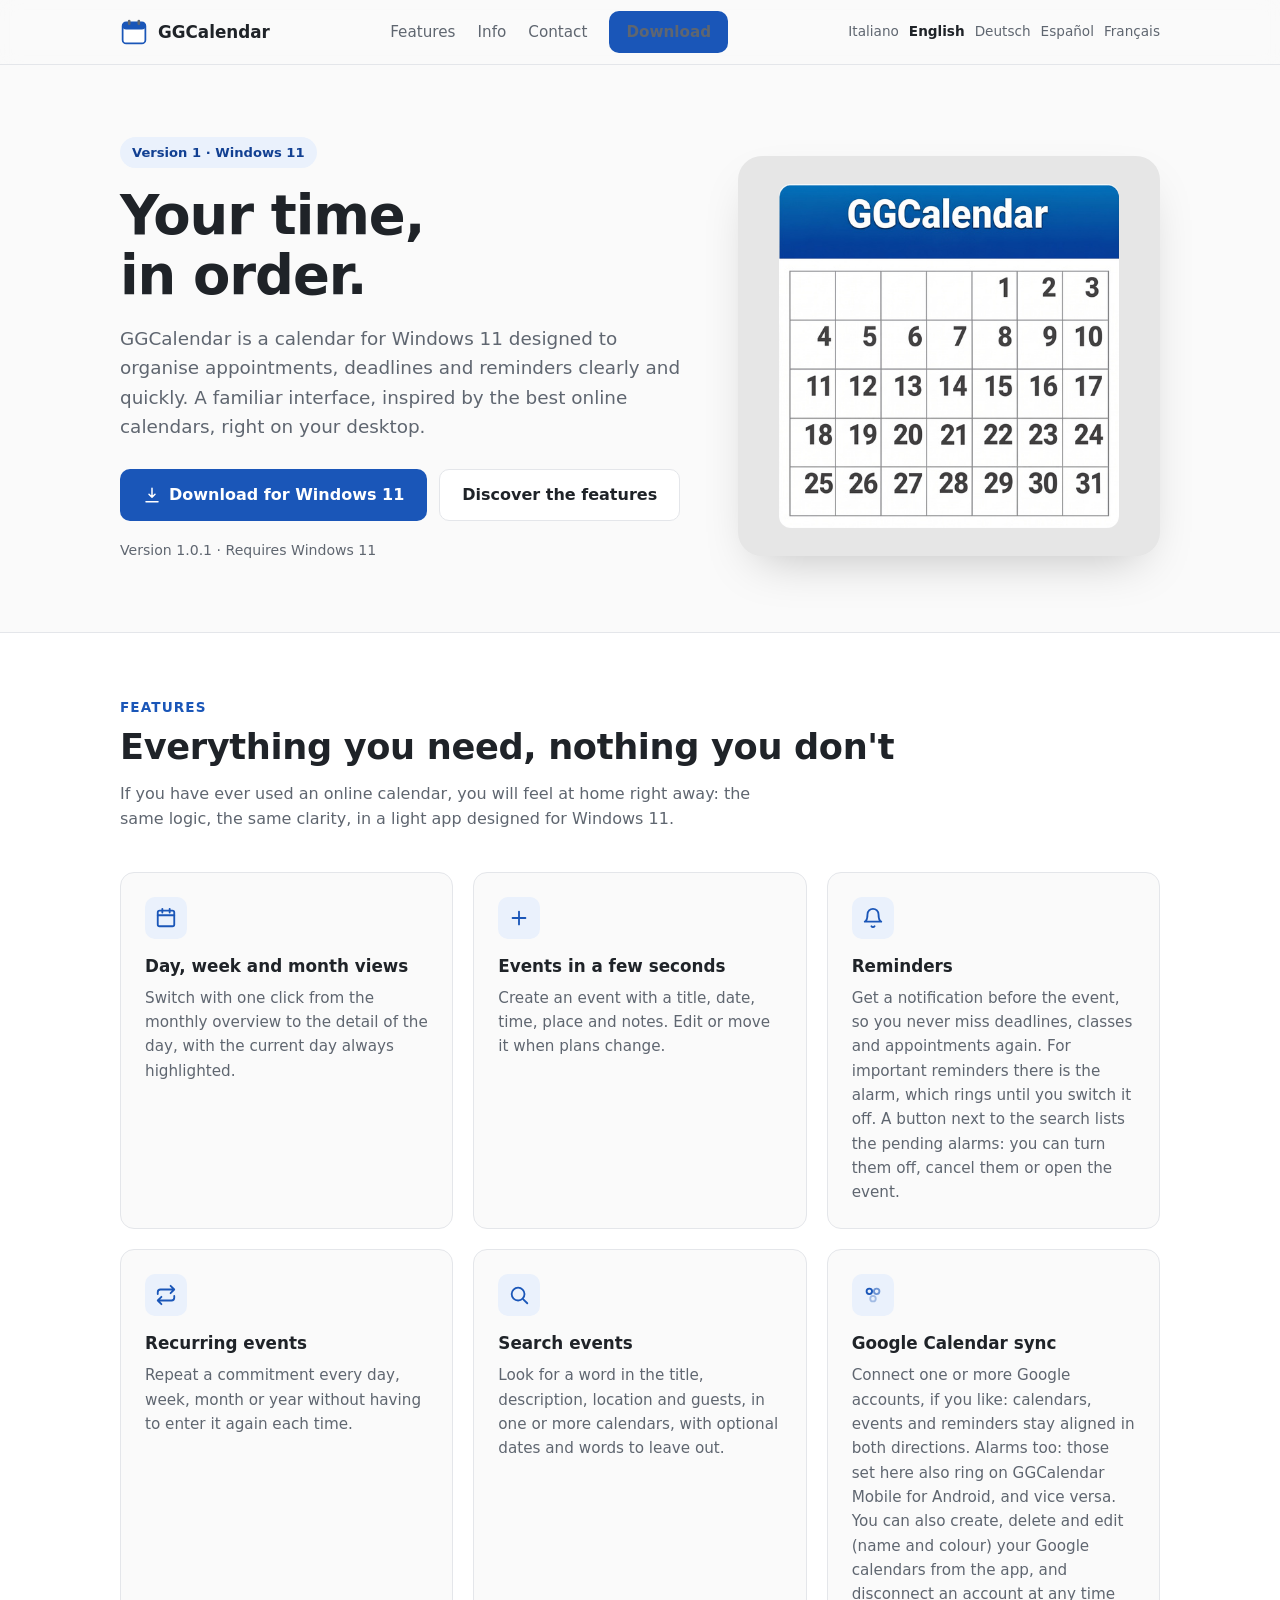
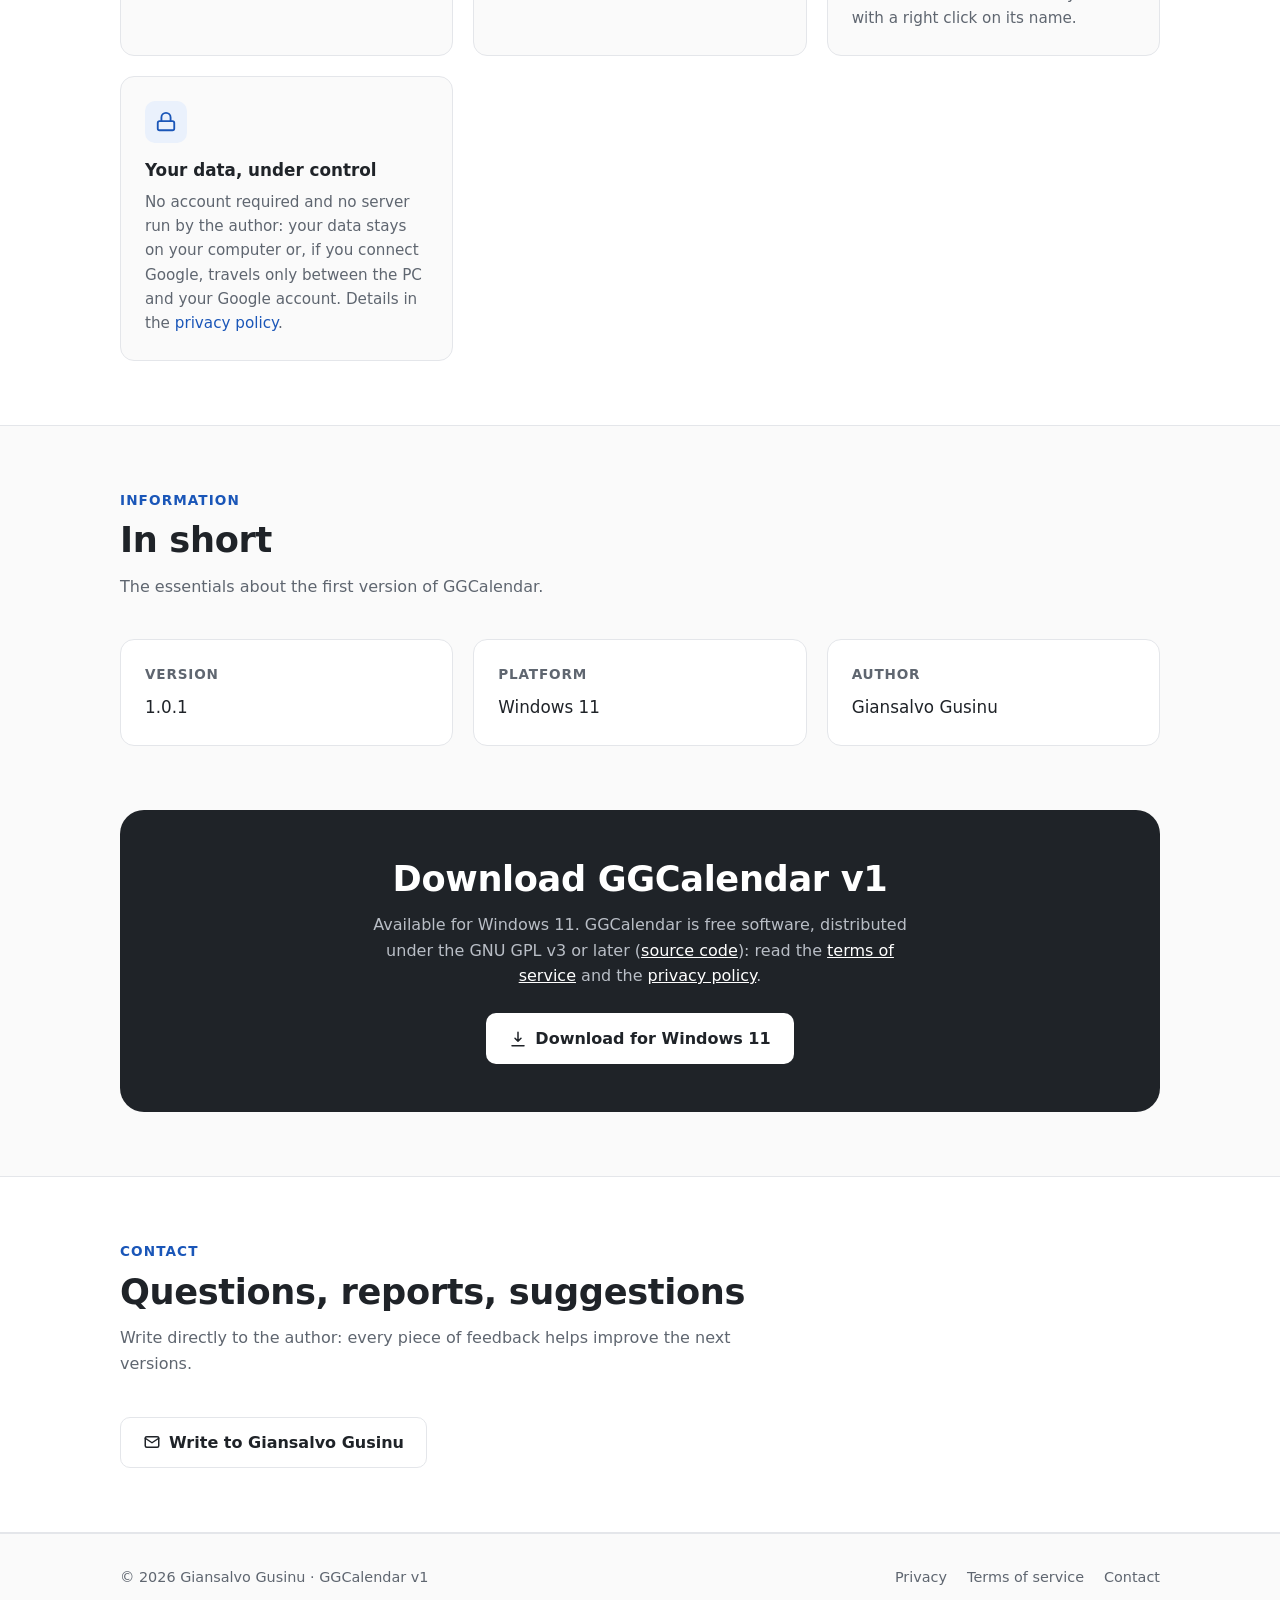
==== website/index.html @ 6ccf8dfa "Scollega account dal menu del tasto destro, con la stessa domanda di conferma anche nelle impostazio" ====
<!doctype html>
<html lang="it">
<head>
<meta charset="utf-8">
<meta name="viewport" content="width=device-width,initial-scale=1">
<title>GGCalendar – Il calendario per Windows 11</title>
<meta name="description" content="GGCalendar è un calendario semplice e veloce per Windows 11: eventi, promemoria, viste giorno, settimana e mese, sincronizzazione con Google Calendar. Disponibile la versione 1.">
<meta name="theme-color" content="#1a56b8">
<link rel="icon" href="data:image/svg+xml,%3Csvg xmlns='http://www.w3.org/2000/svg' viewBox='0 0 32 32'%3E%3Crect x='3' y='5' width='26' height='24' rx='4' fill='%23fff' stroke='%231a56b8' stroke-width='2'/%3E%3Crect x='3' y='5' width='26' height='8' rx='4' fill='%231a56b8'/%3E%3C/svg%3E">
<link rel="alternate" hreflang="it" href="index.html">
<link rel="alternate" hreflang="en" href="en/index.html">
<link rel="alternate" hreflang="de" href="de/index.html">
<link rel="alternate" hreflang="es" href="es/index.html">
<link rel="alternate" hreflang="fr" href="fr/index.html">
<link rel="stylesheet" href="assets/style.css">
<script src="assets/script.js" defer></script>
</head>
<body>

<header class="site">
  <div class="wrap">
    <a class="brand" href="#top">
      <svg viewBox="0 0 32 32" aria-hidden="true"><rect x="3" y="5" width="26" height="24" rx="4" fill="#fff" stroke="#1a56b8" stroke-width="2"/><rect x="3" y="5" width="26" height="8" rx="4" fill="#1a56b8"/><rect x="9" y="2" width="3" height="6" rx="1.5" fill="#5f6670"/><rect x="20" y="2" width="3" height="6" rx="1.5" fill="#5f6670"/></svg>
      GGCalendar
    </a>
    <nav class="main" aria-label="Principale">
      <a class="hide-sm" href="#funzioni">Funzioni</a>
      <a class="hide-sm" href="#info">Info</a>
      <a class="hide-sm" href="#contatti">Contatti</a>
      <a class="btn btn-primary btn-sm" href="#download">Scarica</a>
    </nav>
    <div class="langs" aria-label="Language"><a class="on" href="index.html" hreflang="it" lang="it">Italiano</a><a href="en/index.html" hreflang="en" lang="en">English</a><a href="de/index.html" hreflang="de" lang="de">Deutsch</a><a href="es/index.html" hreflang="es" lang="es">Español</a><a href="fr/index.html" hreflang="fr" lang="fr">Français</a></div>
  </div>
</header>

<main id="top">
  <!-- HERO -->
  <div class="hero">
    <div class="wrap">
      <div>
        <span class="badge">Versione 1 · Windows 11</span>
        <h1>Il tuo tempo,<br>in ordine.</h1>
        <p class="lead">GGCalendar è un calendario per Windows 11 pensato per organizzare impegni, scadenze e promemoria in modo chiaro e veloce. Un'interfaccia familiare, ispirata ai migliori calendari online, direttamente sul tuo desktop.</p>
        <div class="cta">
          <a class="btn btn-primary" href="#download">
            <svg width="18" height="18" viewBox="0 0 24 24" fill="none" stroke="currentColor" stroke-width="2" stroke-linecap="round" stroke-linejoin="round" aria-hidden="true"><path d="M12 3v12m0 0l-4-4m4 4l4-4M4 21h16"/></svg>
            Scarica per Windows 11
          </a>
          <a class="btn btn-ghost" href="#funzioni">Scopri le funzioni</a>
        </div>
        <p class="meta">Versione 1.0.1 · Richiede Windows 11</p>
      </div>
      <div class="hero-art">
        <img src="assets/logo.jpg" alt="Icona di GGCalendar: un calendario con intestazione blu" width="340" height="344">
      </div>
    </div>
  </div>

  <!-- FUNZIONI -->
  <section id="funzioni" class="alt">
    <div class="wrap">
      <p class="eyebrow">Funzioni</p>
      <h2>Tutto ciò che serve, niente di superfluo</h2>
      <p class="sub">Se hai mai usato un calendario online, ti sentirai subito a casa: stessa logica, stessa chiarezza, in un'app leggera pensata per Windows 11.</p>

      <div class="grid">
        <article class="card">
          <div class="ico"><svg viewBox="0 0 24 24" fill="none" stroke="currentColor" stroke-width="2" stroke-linecap="round" stroke-linejoin="round"><rect x="3" y="4" width="18" height="17" rx="2"/><path d="M3 9h18M8 2v4M16 2v4"/></svg></div>
          <h3>Viste giorno, settimana, mese</h3>
          <p>Passa in un clic dalla panoramica mensile al dettaglio della giornata, con il giorno corrente sempre evidenziato.</p>
        </article>
        <article class="card">
          <div class="ico"><svg viewBox="0 0 24 24" fill="none" stroke="currentColor" stroke-width="2" stroke-linecap="round" stroke-linejoin="round"><path d="M12 5v14M5 12h14"/></svg></div>
          <h3>Eventi in pochi secondi</h3>
          <p>Crea un evento con titolo, data, orario, luogo e note. Modificalo o spostalo quando i piani cambiano.</p>
        </article>
        <article class="card">
          <div class="ico"><svg viewBox="0 0 24 24" fill="none" stroke="currentColor" stroke-width="2" stroke-linecap="round" stroke-linejoin="round"><path d="M18 8a6 6 0 10-12 0c0 7-3 8-3 8h18s-3-1-3-8M13.7 21a2 2 0 01-3.4 0"/></svg></div>
          <h3>Promemoria</h3>
          <p>Ricevi una notifica prima dell'evento, così non perdi più scadenze, lezioni e appuntamenti. Per i promemoria importanti c'è la sveglia, che suona finché non la spegni. Un pulsante accanto alla ricerca elenca le sveglie in attesa: puoi spegnerle, annullarle o aprire l'evento.</p>
        </article>
        <article class="card">
          <div class="ico"><svg viewBox="0 0 24 24" fill="none" stroke="currentColor" stroke-width="2" stroke-linecap="round" stroke-linejoin="round"><path d="M17 2l4 4-4 4M3 11V9a3 3 0 013-3h15M7 22l-4-4 4-4m14-1v2a3 3 0 01-3 3H3"/></svg></div>
          <h3>Eventi ricorrenti</h3>
          <p>Ripeti un impegno ogni giorno, settimana, mese o anno senza doverlo reinserire ogni volta.</p>
        </article>
        <article class="card">
          <div class="ico"><svg viewBox="0 0 24 24" fill="none" stroke="currentColor" stroke-width="2" stroke-linecap="round" stroke-linejoin="round"><circle cx="11" cy="11" r="7"/><path d="M21 21l-4.3-4.3"/></svg></div>
          <h3>Ricerca negli eventi</h3>
          <p>Cerca una parola in titolo, descrizione, luogo e invitati, su uno o più calendari, anche con date e parole da escludere.</p>
        </article>
        <article class="card">
          <div class="ico"><svg viewBox="0 0 24 24" fill="none" stroke="currentColor" stroke-width="2" stroke-linecap="round" stroke-linejoin="round"><circle cx="8" cy="8" r="3"/><circle cx="16" cy="8" r="3" opacity=".6"/><circle cx="12" cy="16" r="3" opacity=".35"/></svg></div>
          <h3>Sincronizzazione con Google Calendar</h3>
          <p>Collega uno o più account Google, se vuoi: calendari, eventi e promemoria restano allineati in entrambe le direzioni. Anche le sveglie: quelle impostate qui suonano pure su GGCalendar Mobile per Android, e viceversa. Puoi anche creare, eliminare e modificare (nome e colore) i tuoi calendari Google direttamente dall'app, e scollegare un account in qualsiasi momento con un clic destro sul suo nome.</p>
        </article>
        <article class="card">
          <div class="ico"><svg viewBox="0 0 24 24" fill="none" stroke="currentColor" stroke-width="2" stroke-linecap="round" stroke-linejoin="round"><rect x="3" y="11" width="18" height="10" rx="2"/><path d="M7 11V7a5 5 0 0110 0v4"/></svg></div>
          <h3>I tuoi dati, sotto controllo</h3>
          <p>Nessun account obbligatorio e nessun server dell'autore: i dati restano sul tuo computer o, se colleghi Google, viaggiano solo tra il PC e il tuo account Google. Dettagli nell'<a href="privacy.html">informativa sulla privacy</a>.</p>
        </article>
      </div>
    </div>
  </section>

  <!-- INFO -->
  <section id="info">
    <div class="wrap">
      <p class="eyebrow">Informazioni</p>
      <h2>In breve</h2>
      <p class="sub">I dati essenziali sulla prima versione di GGCalendar.</p>
      <div class="info">
        <div class="card"><h3>Versione</h3><p>1.0.1</p></div>
        <div class="card"><h3>Piattaforma</h3><p>Windows 11</p></div>
        <div class="card"><h3>Autore</h3><p>Giansalvo Gusinu</p></div>
      </div>
    </div>
  </section>

  <!-- DOWNLOAD -->
  <section id="download" style="padding-top:0">
    <div class="wrap">
      <div class="band">
        <h2>Scarica GGCalendar v1</h2>
        <p>Disponibile per Windows 11. GGCalendar è software libero, distribuito con licenza GNU GPL v3 o successive (<a href="https://github.com/giansalvo/GGCalendar" style="color:#fff;text-decoration:underline">codice sorgente</a>): leggi i <a href="terms.html" style="color:#fff;text-decoration:underline">termini di servizio</a> e l'<a href="privacy.html" style="color:#fff;text-decoration:underline">informativa sulla privacy</a>.</p>
        <a class="btn btn-primary" href="https://github.com/giansalvo/GGCalendar/releases/download/v1.0.1/GGCalendar-v1.0.1-Setup.exe">
          <svg width="18" height="18" viewBox="0 0 24 24" fill="none" stroke="currentColor" stroke-width="2" stroke-linecap="round" stroke-linejoin="round" aria-hidden="true"><path d="M12 3v12m0 0l-4-4m4 4l4-4M4 21h16"/></svg>
          Download per Windows 11
        </a>
      </div>
    </div>
  </section>

  <!-- CONTATTI -->
  <section id="contatti" class="alt">
    <div class="wrap">
      <p class="eyebrow">Contatti</p>
      <h2>Domande, segnalazioni, suggerimenti</h2>
      <p class="sub">Scrivi direttamente all'autore: ogni feedback aiuta a migliorare le prossime versioni.</p>
      <a class="btn btn-ghost" href="#" data-mail data-subject="GGCalendar">
        <svg width="18" height="18" viewBox="0 0 24 24" fill="none" stroke="currentColor" stroke-width="2" stroke-linecap="round" stroke-linejoin="round" aria-hidden="true"><rect x="3" y="5" width="18" height="14" rx="2"/><path d="M3 7l9 6 9-6"/></svg>
        Scrivi a Giansalvo Gusinu
      </a>
      <noscript><p class="meta">Abilita JavaScript per vedere l'indirizzo, oppure scrivi a: profgusinu [chiocciola] gmail [punto] com</p></noscript>
    </div>
  </section>
</main>

<footer class="site">
  <div class="wrap">
    <div>© 2026 Giansalvo Gusinu · GGCalendar v1</div>
    <nav aria-label="Note legali">
      <a href="privacy.html">Privacy</a>
      <a href="terms.html">Termini di servizio</a>
      <a href="#" data-mail data-subject="GGCalendar">Contatto</a>
    </nav>
  </div>
</footer>

</body>
</html>
---- website/assets/style.css ----
:root{
  --bg:#fafafa; --surface:#fff; --text:#1f2328; --muted:#5f6670; --line:#e4e6ea;
  --accent:#1a56b8; --accent-dark:#124092; --accent-soft:#eaf1fc; --radius:14px;
  --max:1080px;
}
*{box-sizing:border-box}
html{scroll-behavior:smooth}
body{margin:0;font-family:Inter,system-ui,-apple-system,"Segoe UI",Roboto,sans-serif;color:var(--text);background:var(--bg);line-height:1.6;-webkit-font-smoothing:antialiased}
a{color:var(--accent);text-decoration:none}
a:hover{text-decoration:underline}
img{max-width:100%;display:block}
.wrap{width:100%;max-width:var(--max);margin:0 auto;padding:0 20px}

/* header */
header.site{position:sticky;top:0;z-index:10;background:rgba(250,250,250,.85);backdrop-filter:blur(10px);border-bottom:1px solid var(--line)}
header.site .wrap{display:flex;align-items:center;justify-content:space-between;height:64px}
.brand{display:flex;align-items:center;gap:10px;font-weight:700;color:var(--text);font-size:1.05rem}
.brand:hover{text-decoration:none}
.brand svg{width:28px;height:28px}
nav.main{display:flex;gap:22px;align-items:center}
nav.main a{color:var(--muted);font-size:.95rem}
nav.main a:hover{color:var(--text);text-decoration:none}

/* buttons */
.btn{display:inline-flex;align-items:center;gap:8px;padding:12px 22px;border-radius:10px;font-weight:600;font-size:1rem;border:1px solid transparent;cursor:pointer;transition:.15s}
.btn:hover{text-decoration:none}
.btn-primary{background:var(--accent);color:#fff}
.btn-primary:hover{background:var(--accent-dark)}
.btn-ghost{background:var(--surface);color:var(--text);border-color:var(--line)}
.btn-ghost:hover{border-color:#c9cdd3}
.btn-sm{padding:8px 16px;font-size:.9rem}

/* hero */
.hero{padding:72px 0 56px}
.hero .wrap{display:grid;grid-template-columns:1.15fr .85fr;gap:48px;align-items:center}
.badge{display:inline-block;background:var(--accent-soft);color:var(--accent-dark);font-size:.82rem;font-weight:600;padding:5px 12px;border-radius:99px;margin-bottom:18px}
h1{font-size:clamp(2.2rem,5vw,3.4rem);line-height:1.1;margin:0 0 18px;letter-spacing:-.02em}
.lead{font-size:1.15rem;color:var(--muted);margin:0 0 28px;max-width:34em}
.cta{display:flex;gap:12px;flex-wrap:wrap}
.meta{margin-top:18px;font-size:.88rem;color:var(--muted)}
.hero-art{background:#e6e6e6;border-radius:24px;padding:28px;box-shadow:0 20px 50px -20px rgba(0,0,0,.25)}
.hero-art img{border-radius:12px;margin:0 auto;width:100%;max-width:340px}

/* sections */
section{padding:64px 0}
section.alt{background:var(--surface);border-block:1px solid var(--line)}
.eyebrow{color:var(--accent);font-weight:600;font-size:.85rem;text-transform:uppercase;letter-spacing:.08em;margin:0 0 8px}
h2{font-size:clamp(1.6rem,3.5vw,2.2rem);line-height:1.2;margin:0 0 12px;letter-spacing:-.01em}
.sub{color:var(--muted);max-width:40em;margin:0 0 40px}
.grid{display:grid;grid-template-columns:repeat(3,1fr);gap:20px}
.card{background:var(--surface);border:1px solid var(--line);border-radius:var(--radius);padding:24px}
section.alt .card{background:var(--bg)}
.card .ico{width:42px;height:42px;border-radius:10px;background:var(--accent-soft);color:var(--accent);display:grid;place-items:center;margin-bottom:14px}
.card .ico svg{width:22px;height:22px}
.card h3{margin:0 0 6px;font-size:1.05rem}
.card p{margin:0;color:var(--muted);font-size:.95rem}

/* info */
.info{display:grid;grid-template-columns:repeat(3,1fr);gap:20px}
.info .card h3{font-size:.85rem;text-transform:uppercase;letter-spacing:.06em;color:var(--muted);margin-bottom:8px}
.info .card p{color:var(--text);font-size:1.05rem;font-weight:500}

/* download band */
.band{background:var(--text);color:#fff;border-radius:24px;padding:48px 32px;text-align:center}
.band h2{color:#fff}
.band p{color:#b9bec6;margin:0 auto 24px;max-width:34em}
.band .btn-primary{background:#fff;color:var(--text)}
.band .btn-primary:hover{background:#e9ecf0}

/* footer */
footer.site{border-top:1px solid var(--line);padding:32px 0;color:var(--muted);font-size:.9rem}
footer.site .wrap{display:flex;justify-content:space-between;gap:16px;flex-wrap:wrap}
footer.site nav{display:flex;gap:20px;flex-wrap:wrap}
footer.site a{color:var(--muted)}
footer.site a:hover{color:var(--text)}

/* legal pages */
.legal{padding:56px 0 72px}
.legal .wrap{max-width:760px}
.legal h1{font-size:2.2rem}
.legal h2{font-size:1.3rem;margin:36px 0 8px}
.legal p,.legal li{color:#3a4048}
.legal ul{padding-left:22px}
.legal h3{font-size:1.05rem;margin:22px 0 6px}
.legal code{font-size:.88em;background:#eef1f5;border-radius:4px;padding:1px 5px;word-break:break-all}
.legal blockquote{margin:16px 0;padding:12px 16px;border-left:4px solid #1a56b8;background:#f3f6fb;color:#3a4048}
.legal .updated{color:var(--muted);font-size:.9rem;margin-bottom:28px}
.back{display:inline-block;margin-bottom:20px;font-size:.92rem}

/* Language links in the header */
.langs{display:flex;gap:10px;align-items:center;font-size:.85rem}
.langs a{color:var(--muted)}
.langs a:hover{color:var(--text);text-decoration:none}
.langs a.on{color:var(--text);font-weight:600}

@media(max-width:860px){
  .hero{padding:44px 0 32px}
  .hero .wrap{grid-template-columns:1fr;gap:32px}
  .grid,.info{grid-template-columns:1fr 1fr}
  nav.main a.hide-sm{display:none}
  .langs{gap:6px;font-size:.78rem}
}
@media(max-width:560px){
  .grid,.info{grid-template-columns:1fr}
  section{padding:48px 0}
  .band{padding:36px 20px}
  footer.site .wrap{flex-direction:column}
}
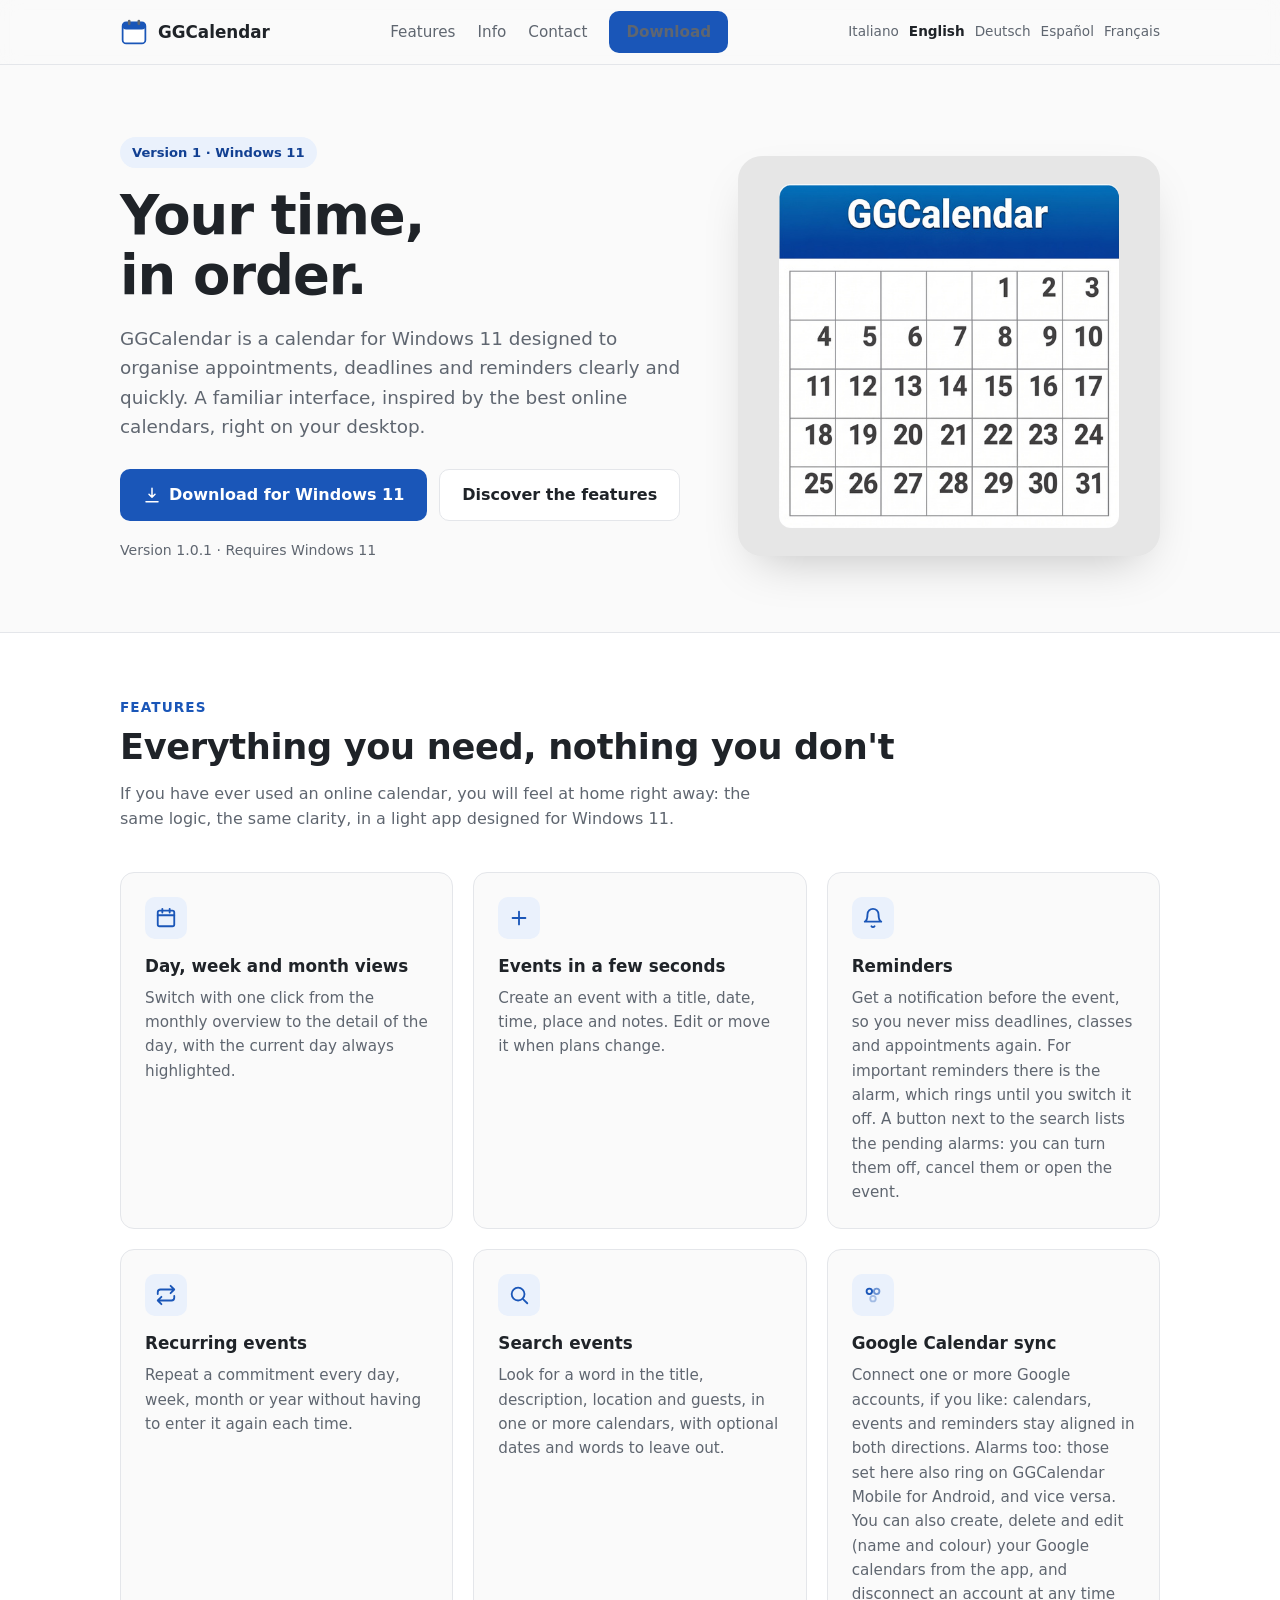
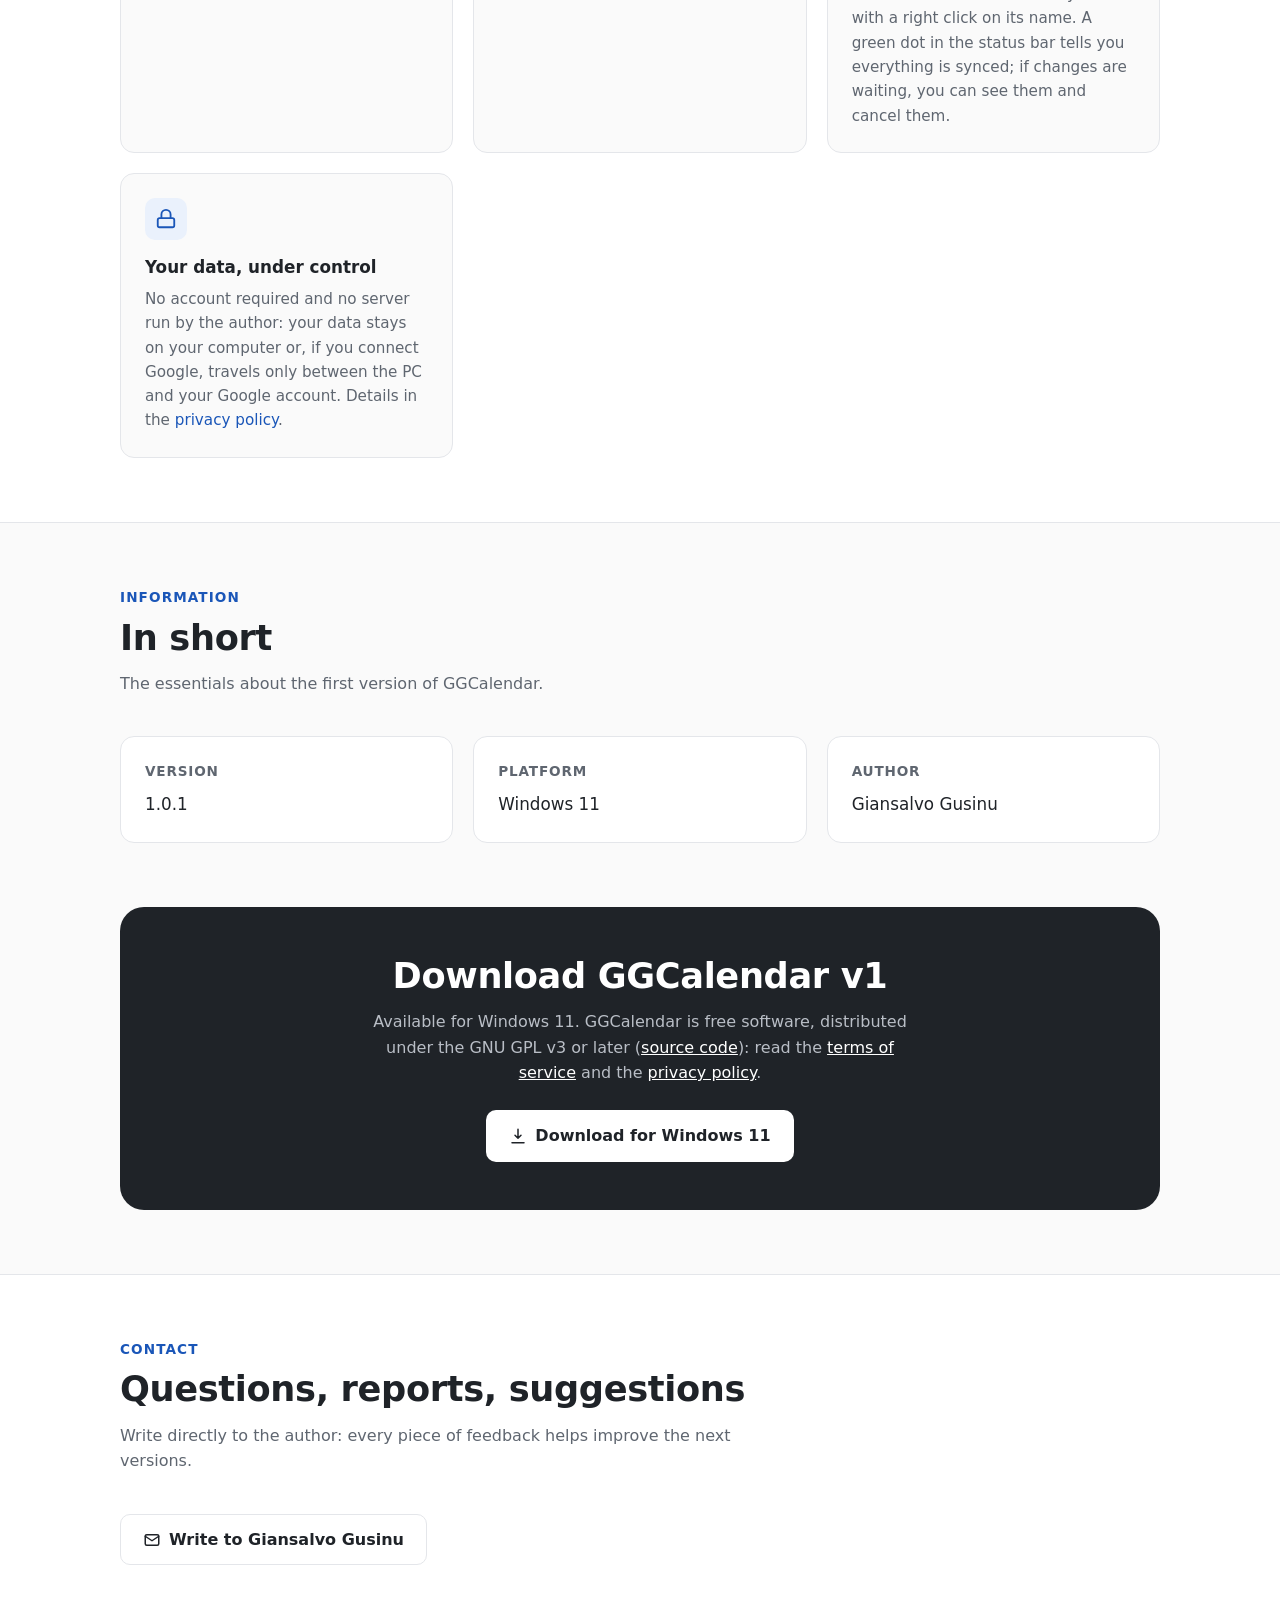
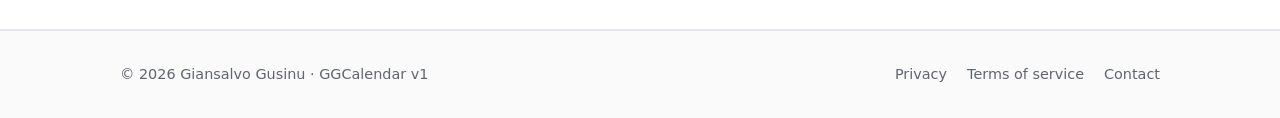
==== commit 934c06e5: "Coda di sincronizzazione: indicatore nella barra di stato, finestra con annullo delle modifiche in a" ====
--- a/website/index.html
+++ b/website/index.html
@@ -92,7 +92,7 @@
         <article class="card">
           <div class="ico"><svg viewBox="0 0 24 24" fill="none" stroke="currentColor" stroke-width="2" stroke-linecap="round" stroke-linejoin="round"><circle cx="8" cy="8" r="3"/><circle cx="16" cy="8" r="3" opacity=".6"/><circle cx="12" cy="16" r="3" opacity=".35"/></svg></div>
           <h3>Sincronizzazione con Google Calendar</h3>
-          <p>Collega uno o più account Google, se vuoi: calendari, eventi e promemoria restano allineati in entrambe le direzioni. Anche le sveglie: quelle impostate qui suonano pure su GGCalendar Mobile per Android, e viceversa. Puoi anche creare, eliminare e modificare (nome e colore) i tuoi calendari Google direttamente dall'app, e scollegare un account in qualsiasi momento con un clic destro sul suo nome.</p>
+          <p>Collega uno o più account Google, se vuoi: calendari, eventi e promemoria restano allineati in entrambe le direzioni. Anche le sveglie: quelle impostate qui suonano pure su GGCalendar Mobile per Android, e viceversa. Puoi anche creare, eliminare e modificare (nome e colore) i tuoi calendari Google direttamente dall'app, e scollegare un account in qualsiasi momento con un clic destro sul suo nome. Un pallino verde nella barra di stato ti dice che è tutto sincronizzato; se ci sono modifiche in attesa le vedi e puoi annullarle.</p>
         </article>
         <article class="card">
           <div class="ico"><svg viewBox="0 0 24 24" fill="none" stroke="currentColor" stroke-width="2" stroke-linecap="round" stroke-linejoin="round"><rect x="3" y="11" width="18" height="10" rx="2"/><path d="M7 11V7a5 5 0 0110 0v4"/></svg></div>
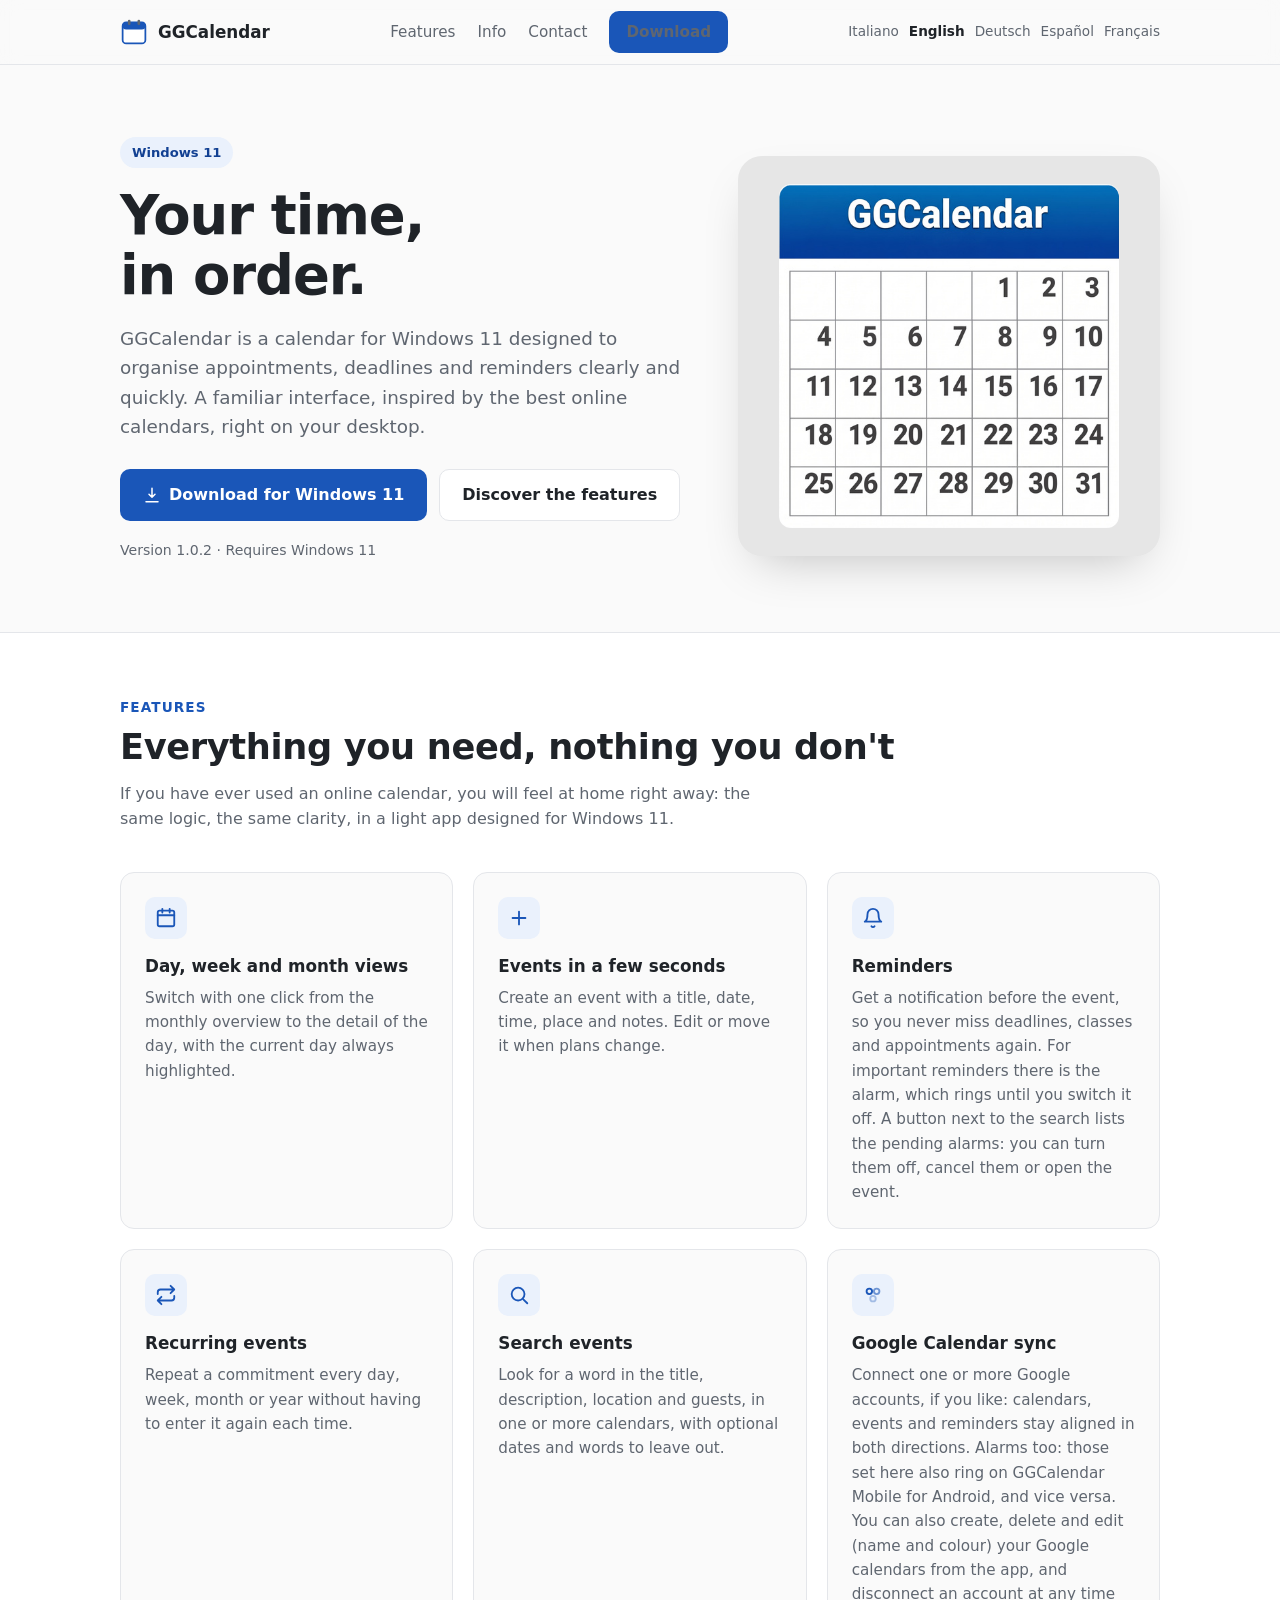
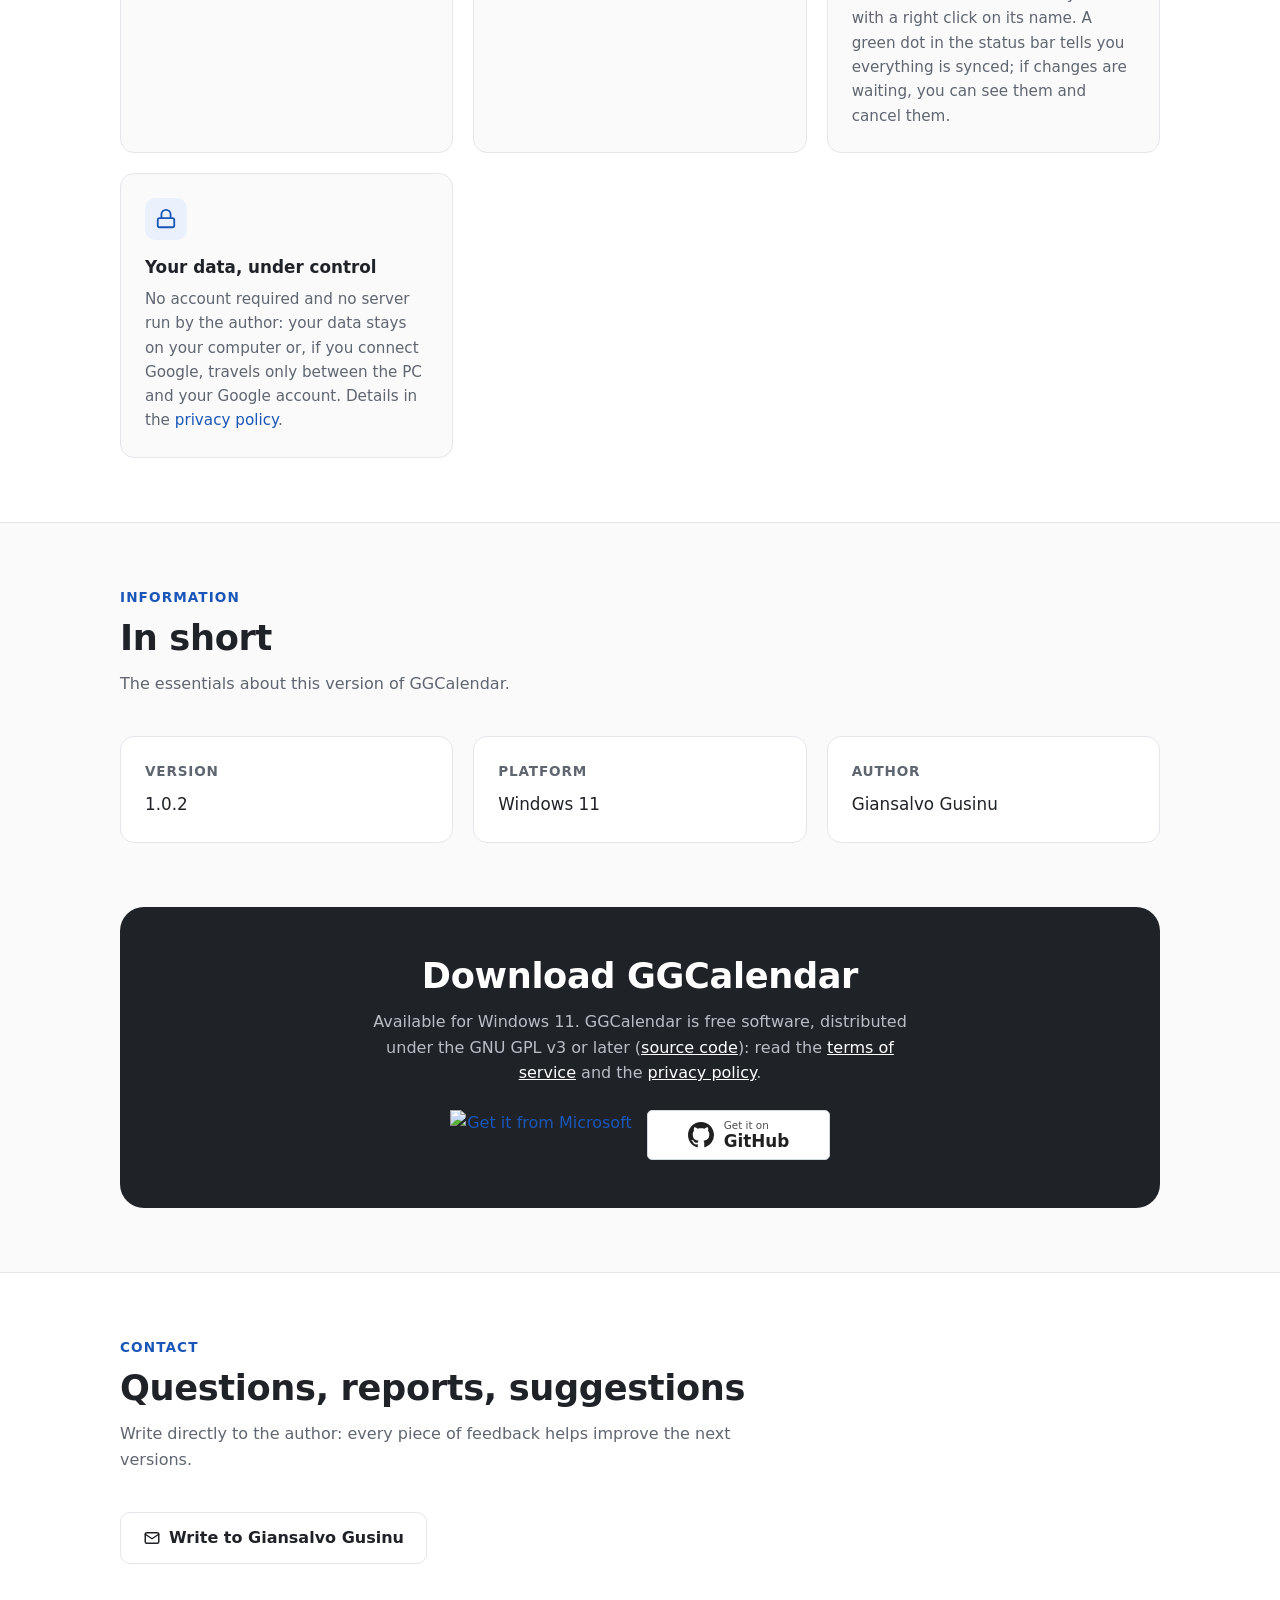
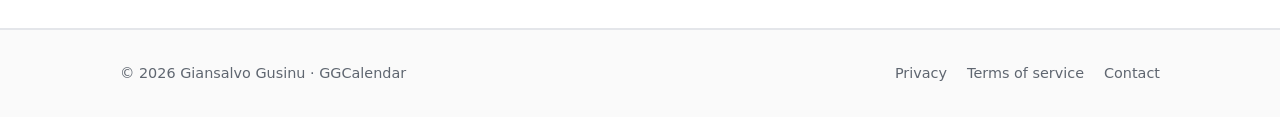
==== commit 9f8d18ad: "Sito e novità della versione 1.0.2: badge Store e GitHub, nuova email, privacy senza Ollama, Novita." ====
--- a/website/index.html
+++ b/website/index.html
@@ -4,7 +4,7 @@
 <meta charset="utf-8">
 <meta name="viewport" content="width=device-width,initial-scale=1">
 <title>GGCalendar – Il calendario per Windows 11</title>
-<meta name="description" content="GGCalendar è un calendario semplice e veloce per Windows 11: eventi, promemoria, viste giorno, settimana e mese, sincronizzazione con Google Calendar. Disponibile la versione 1.">
+<meta name="description" content="GGCalendar è un calendario semplice e veloce per Windows 11: eventi, promemoria, viste giorno, settimana e mese, sincronizzazione con Google Calendar.">
 <meta name="theme-color" content="#1a56b8">
 <link rel="icon" href="data:image/svg+xml,%3Csvg xmlns='http://www.w3.org/2000/svg' viewBox='0 0 32 32'%3E%3Crect x='3' y='5' width='26' height='24' rx='4' fill='%23fff' stroke='%231a56b8' stroke-width='2'/%3E%3Crect x='3' y='5' width='26' height='8' rx='4' fill='%231a56b8'/%3E%3C/svg%3E">
 <link rel="alternate" hreflang="it" href="index.html">
@@ -38,7 +38,7 @@
   <div class="hero">
     <div class="wrap">
       <div>
-        <span class="badge">Versione 1 · Windows 11</span>
+        <span class="badge">Windows 11</span>
         <h1>Il tuo tempo,<br>in ordine.</h1>
         <p class="lead">GGCalendar è un calendario per Windows 11 pensato per organizzare impegni, scadenze e promemoria in modo chiaro e veloce. Un'interfaccia familiare, ispirata ai migliori calendari online, direttamente sul tuo desktop.</p>
         <div class="cta">
@@ -48,7 +48,7 @@
           </a>
           <a class="btn btn-ghost" href="#funzioni">Scopri le funzioni</a>
         </div>
-        <p class="meta">Versione 1.0.1 · Richiede Windows 11</p>
+        <p class="meta">Versione 1.0.2 · Richiede Windows 11</p>
       </div>
       <div class="hero-art">
         <img src="assets/logo.jpg" alt="Icona di GGCalendar: un calendario con intestazione blu" width="340" height="344">
@@ -108,9 +108,9 @@
     <div class="wrap">
       <p class="eyebrow">Informazioni</p>
       <h2>In breve</h2>
-      <p class="sub">I dati essenziali sulla prima versione di GGCalendar.</p>
+      <p class="sub">I dati essenziali di questa versione di GGCalendar.</p>
       <div class="info">
-        <div class="card"><h3>Versione</h3><p>1.0.1</p></div>
+        <div class="card"><h3>Versione</h3><p>1.0.2</p></div>
         <div class="card"><h3>Piattaforma</h3><p>Windows 11</p></div>
         <div class="card"><h3>Autore</h3><p>Giansalvo Gusinu</p></div>
       </div>
@@ -121,12 +121,12 @@
   <section id="download" style="padding-top:0">
     <div class="wrap">
       <div class="band">
-        <h2>Scarica GGCalendar v1</h2>
+        <h2>Scarica GGCalendar</h2>
         <p>Disponibile per Windows 11. GGCalendar è software libero, distribuito con licenza GNU GPL v3 o successive (<a href="https://github.com/giansalvo/GGCalendar" style="color:#fff;text-decoration:underline">codice sorgente</a>): leggi i <a href="terms.html" style="color:#fff;text-decoration:underline">termini di servizio</a> e l'<a href="privacy.html" style="color:#fff;text-decoration:underline">informativa sulla privacy</a>.</p>
-        <a class="btn btn-primary" href="https://github.com/giansalvo/GGCalendar/releases/download/v1.0.1/GGCalendar-v1.0.1-Setup.exe">
-          <svg width="18" height="18" viewBox="0 0 24 24" fill="none" stroke="currentColor" stroke-width="2" stroke-linecap="round" stroke-linejoin="round" aria-hidden="true"><path d="M12 3v12m0 0l-4-4m4 4l4-4M4 21h16"/></svg>
-          Download per Windows 11
-        </a>
+        <div class="stores">
+          <a class="store-badge" href="https://apps.microsoft.com/detail/9P7DN2XBNFW6" rel="noopener"><img src="https://get.microsoft.com/images/it%20light.svg" alt="Scarica da Microsoft Store" width="161" height="44"></a>
+          <a class="gh-badge" href="https://github.com/giansalvo/GGCalendar/releases/download/v1.0.2/GGCalendar-v1.0.2-Setup.exe" aria-label="Scarica da GitHub"><svg width="26" height="26" viewBox="0 0 16 16" fill="currentColor" aria-hidden="true"><path d="M8 0C3.58 0 0 3.58 0 8c0 3.54 2.29 6.53 5.47 7.59.4.07.55-.17.55-.38 0-.19-.01-.82-.01-1.49-2.01.37-2.53-.49-2.69-.94-.09-.23-.48-.94-.82-1.13-.28-.15-.68-.52-.01-.53.63-.01 1.08.58 1.23.82.72 1.21 1.87.87 2.33.66.07-.52.28-.87.51-1.07-1.78-.2-3.64-.89-3.64-3.95 0-.87.31-1.59.82-2.15-.08-.2-.36-1.02.08-2.12 0 0 .67-.21 2.2.82.64-.18 1.32-.27 2-.27.68 0 1.36.09 2 .27 1.53-1.04 2.2-.82 2.2-.82.44 1.1.16 1.92.08 2.12.51.56.82 1.27.82 2.15 0 3.07-1.87 3.75-3.65 3.95.29.25.54.73.54 1.48 0 1.07-.01 1.93-.01 2.2 0 .21.15.46.55.38A8.013 8.013 0 0016 8c0-4.42-3.58-8-8-8z"/></svg><span><small>Scarica da</small>GitHub</span></a>
+        </div>
       </div>
     </div>
   </section>
@@ -141,14 +141,14 @@
         <svg width="18" height="18" viewBox="0 0 24 24" fill="none" stroke="currentColor" stroke-width="2" stroke-linecap="round" stroke-linejoin="round" aria-hidden="true"><rect x="3" y="5" width="18" height="14" rx="2"/><path d="M3 7l9 6 9-6"/></svg>
         Scrivi a Giansalvo Gusinu
       </a>
-      <noscript><p class="meta">Abilita JavaScript per vedere l'indirizzo, oppure scrivi a: profgusinu [chiocciola] gmail [punto] com</p></noscript>
+      <noscript><p class="meta">Abilita JavaScript per vedere l'indirizzo, oppure scrivi a: profgusinu+ggcalendar [chiocciola] gmail [punto] com</p></noscript>
     </div>
   </section>
 </main>
 
 <footer class="site">
   <div class="wrap">
-    <div>© 2026 Giansalvo Gusinu · GGCalendar v1</div>
+    <div>© 2026 Giansalvo Gusinu · GGCalendar</div>
     <nav aria-label="Note legali">
       <a href="privacy.html">Privacy</a>
       <a href="terms.html">Termini di servizio</a>
--- a/website/assets/style.css
+++ b/website/assets/style.css
@@ -106,3 +106,10 @@
   .band{padding:36px 20px}
   footer.site .wrap{flex-direction:column}
 }
+.stores{display:flex;gap:14px;flex-wrap:wrap;justify-content:center;align-items:center}
+.store-badge,.gh-badge{display:inline-flex;align-items:center;width:183px;height:50px;border-radius:5px}
+.store-badge img{display:block;width:183px;height:50px}
+.gh-badge{box-sizing:border-box;justify-content:center;gap:10px;padding:0 12px;background:#fff;color:#202020;border:1px solid #d0d7de;text-decoration:none;font-weight:600;font-size:1.05rem;line-height:1.1}
+.gh-badge span{display:flex;flex-direction:column;text-align:left}
+.gh-badge small{font-size:.65rem;font-weight:400;opacity:.8}
+.gh-badge:hover{background:#e9ecf0}
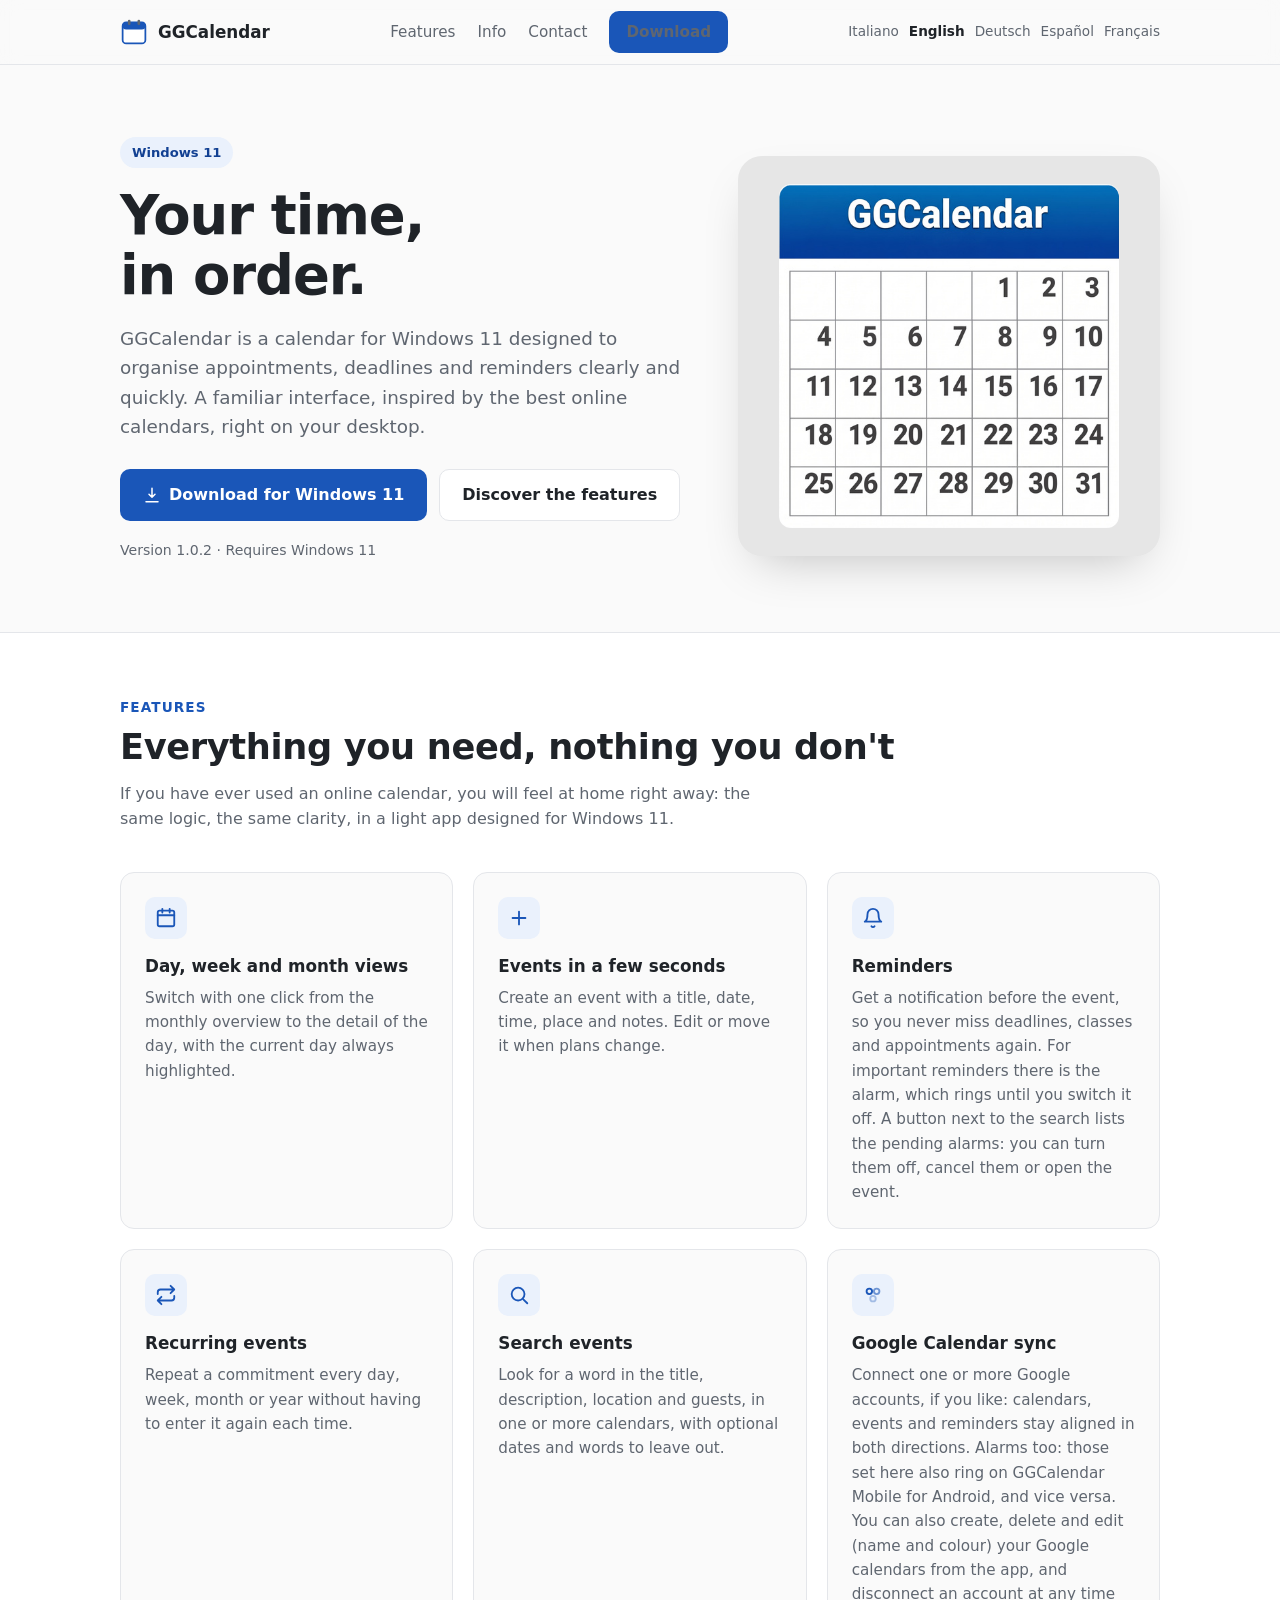
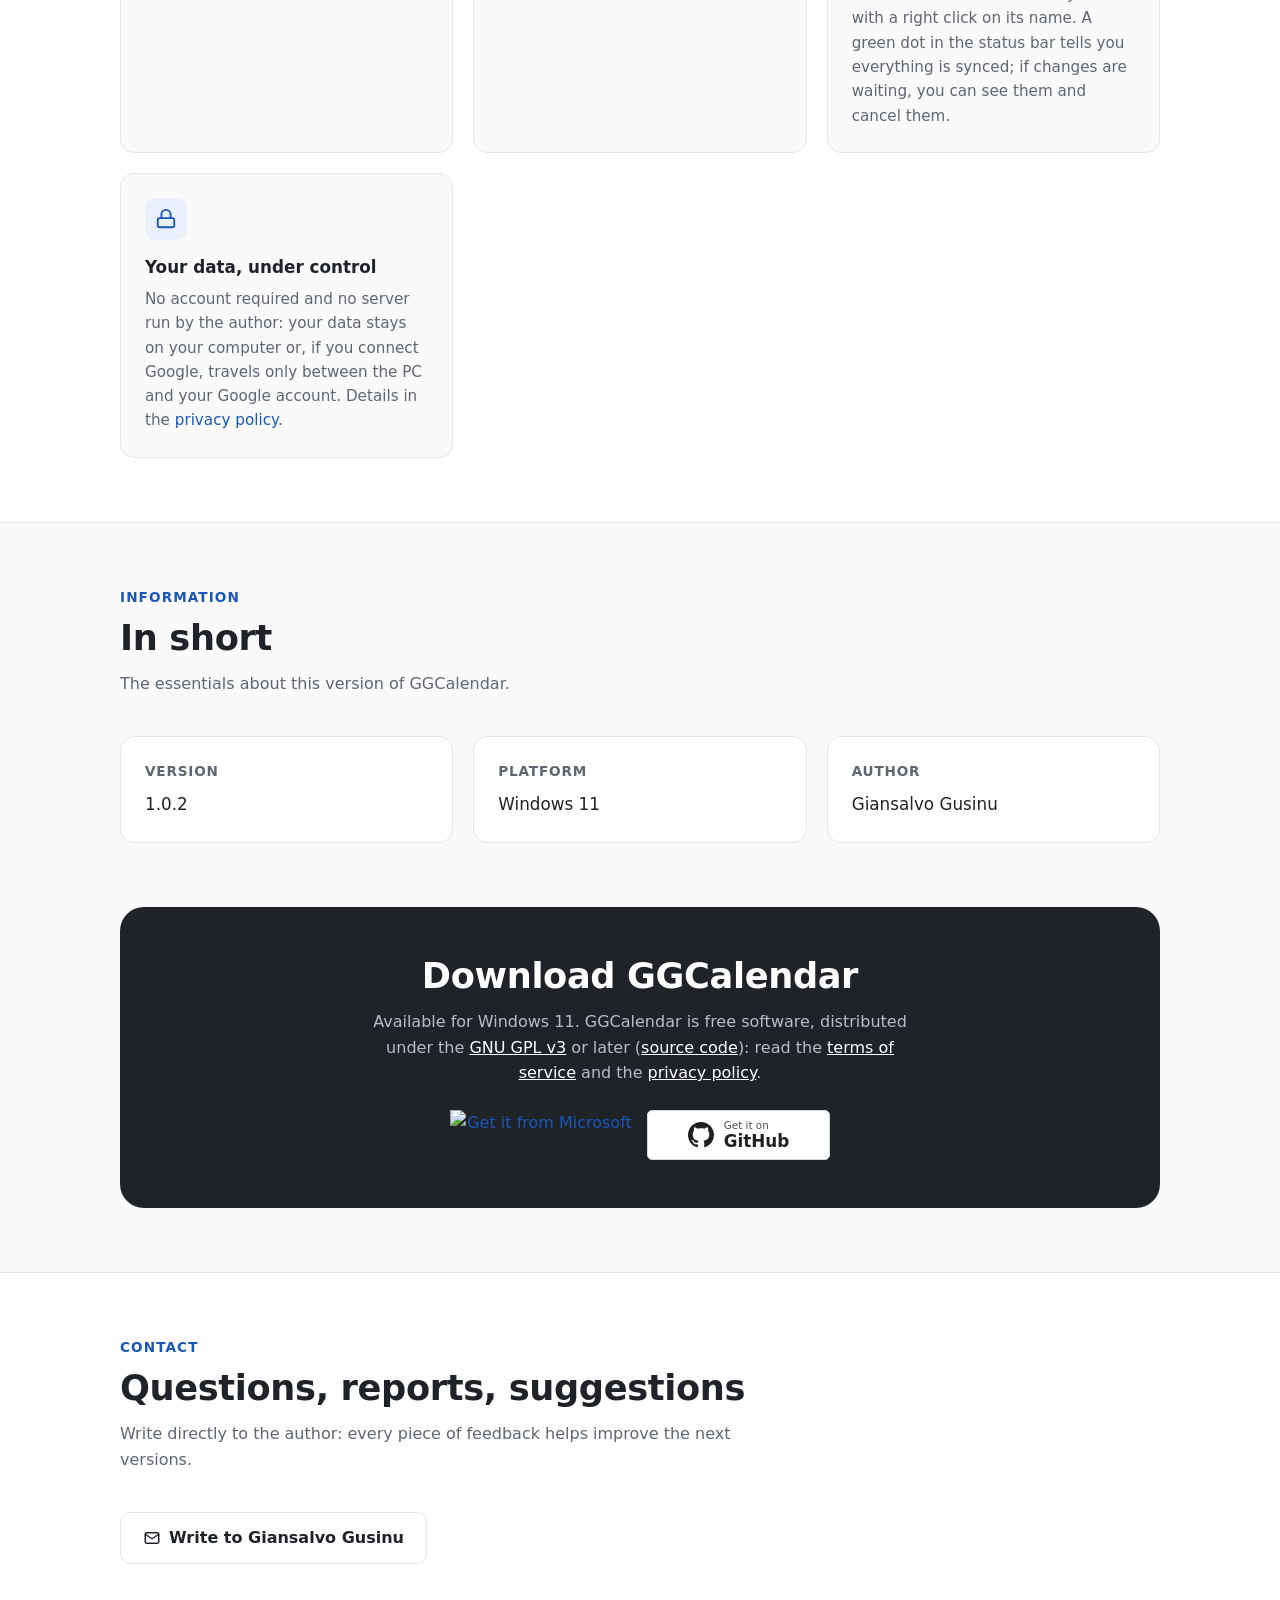
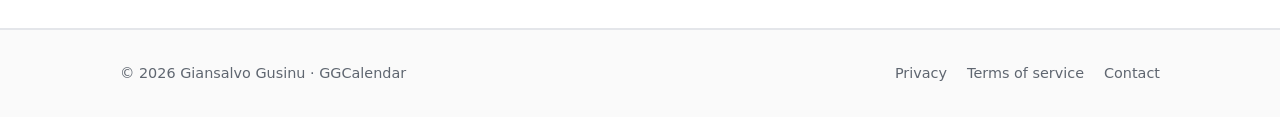
==== commit 52559319: "Installer: licenza GPL tradotta nelle lingue del setup, domanda di cancellazione dei dati alla disin" ====
--- a/website/index.html
+++ b/website/index.html
@@ -122,7 +122,7 @@
     <div class="wrap">
       <div class="band">
         <h2>Scarica GGCalendar</h2>
-        <p>Disponibile per Windows 11. GGCalendar è software libero, distribuito con licenza GNU GPL v3 o successive (<a href="https://github.com/giansalvo/GGCalendar" style="color:#fff;text-decoration:underline">codice sorgente</a>): leggi i <a href="terms.html" style="color:#fff;text-decoration:underline">termini di servizio</a> e l'<a href="privacy.html" style="color:#fff;text-decoration:underline">informativa sulla privacy</a>.</p>
+        <p>Disponibile per Windows 11. GGCalendar è software libero, distribuito con licenza <a href="https://github.com/giansalvo/GGCalendar/blob/master/installer/GPL.it.txt" style="color:#fff;text-decoration:underline">GNU GPL v3</a> o successive (<a href="https://github.com/giansalvo/GGCalendar" style="color:#fff;text-decoration:underline">codice sorgente</a>): leggi i <a href="terms.html" style="color:#fff;text-decoration:underline">termini di servizio</a> e l'<a href="privacy.html" style="color:#fff;text-decoration:underline">informativa sulla privacy</a>.</p>
         <div class="stores">
           <a class="store-badge" href="https://apps.microsoft.com/detail/9P7DN2XBNFW6" rel="noopener"><img src="https://get.microsoft.com/images/it%20light.svg" alt="Scarica da Microsoft Store" width="161" height="44"></a>
           <a class="gh-badge" href="https://github.com/giansalvo/GGCalendar/releases/download/v1.0.2/GGCalendar-v1.0.2-Setup.exe" aria-label="Scarica da GitHub"><svg width="26" height="26" viewBox="0 0 16 16" fill="currentColor" aria-hidden="true"><path d="M8 0C3.58 0 0 3.58 0 8c0 3.54 2.29 6.53 5.47 7.59.4.07.55-.17.55-.38 0-.19-.01-.82-.01-1.49-2.01.37-2.53-.49-2.69-.94-.09-.23-.48-.94-.82-1.13-.28-.15-.68-.52-.01-.53.63-.01 1.08.58 1.23.82.72 1.21 1.87.87 2.33.66.07-.52.28-.87.51-1.07-1.78-.2-3.64-.89-3.64-3.95 0-.87.31-1.59.82-2.15-.08-.2-.36-1.02.08-2.12 0 0 .67-.21 2.2.82.64-.18 1.32-.27 2-.27.68 0 1.36.09 2 .27 1.53-1.04 2.2-.82 2.2-.82.44 1.1.16 1.92.08 2.12.51.56.82 1.27.82 2.15 0 3.07-1.87 3.75-3.65 3.95.29.25.54.73.54 1.48 0 1.07-.01 1.93-.01 2.2 0 .21.15.46.55.38A8.013 8.013 0 0016 8c0-4.42-3.58-8-8-8z"/></svg><span><small>Scarica da</small>GitHub</span></a>
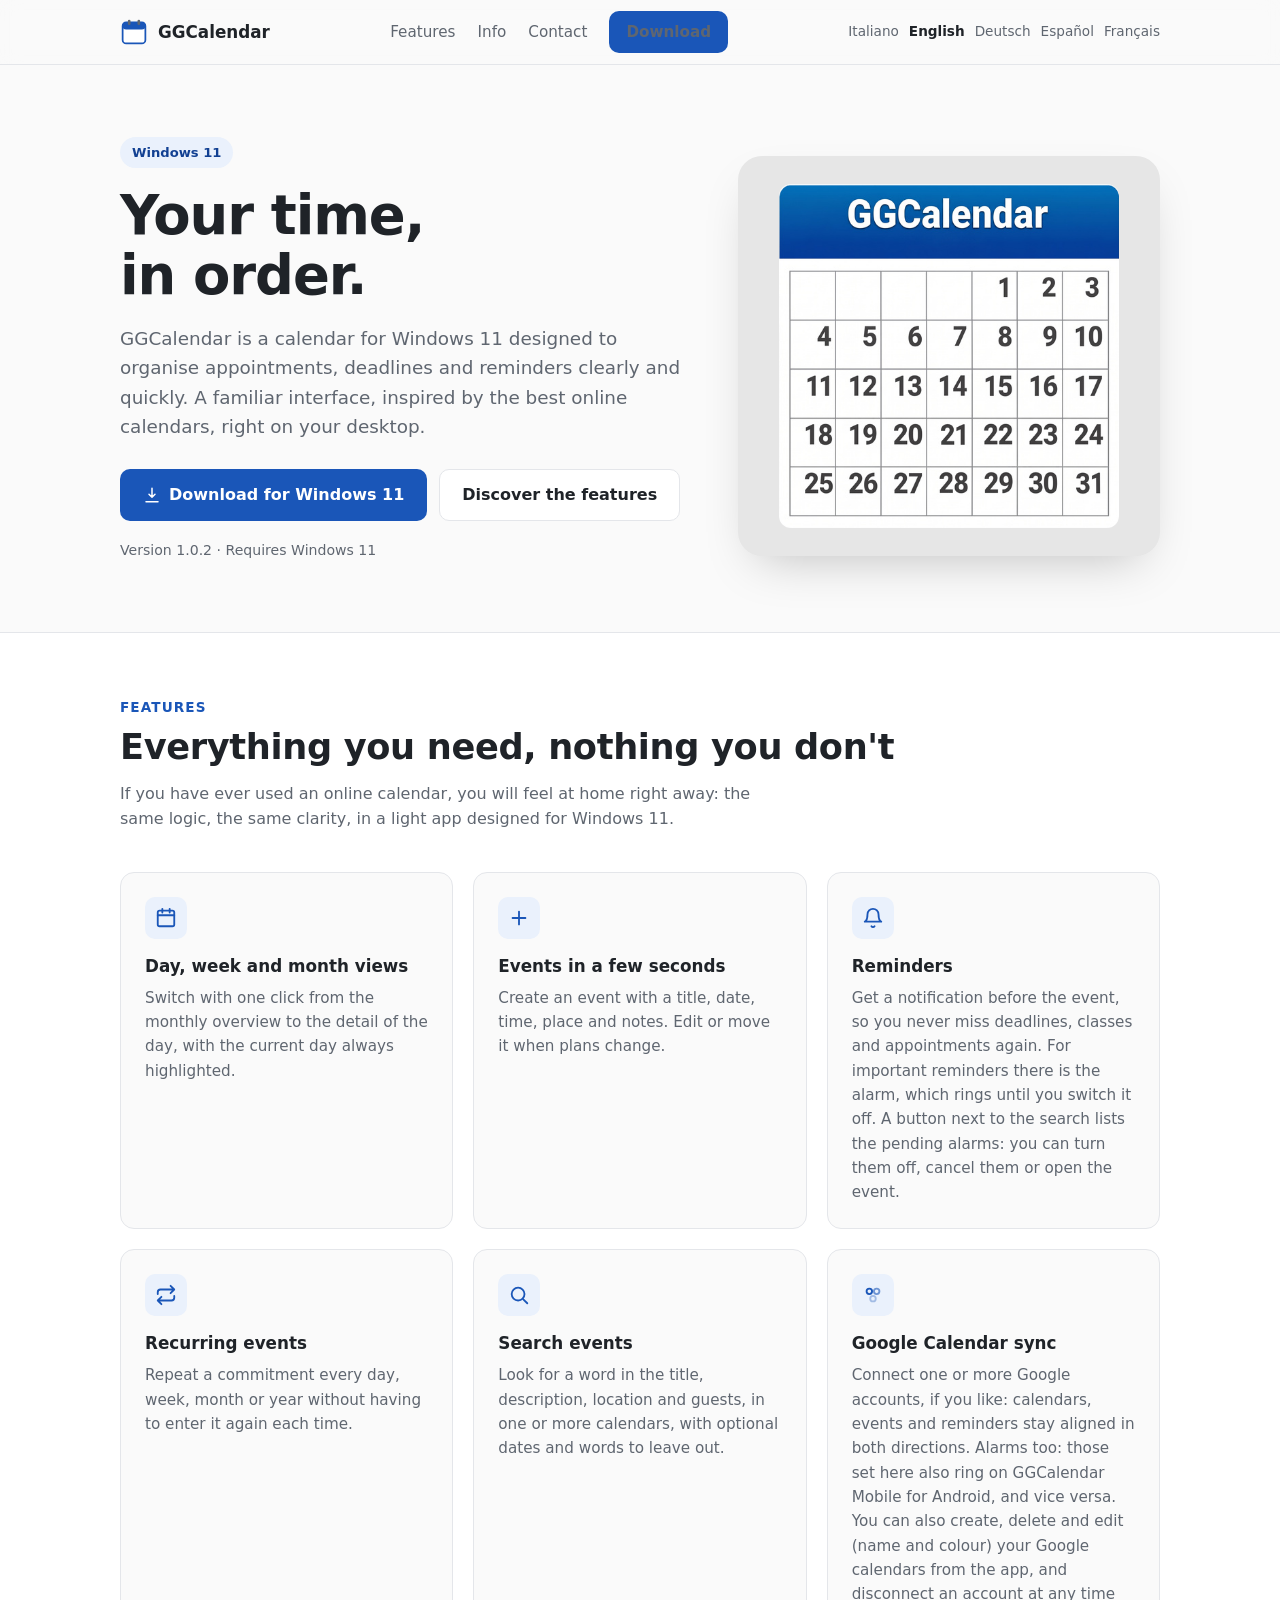
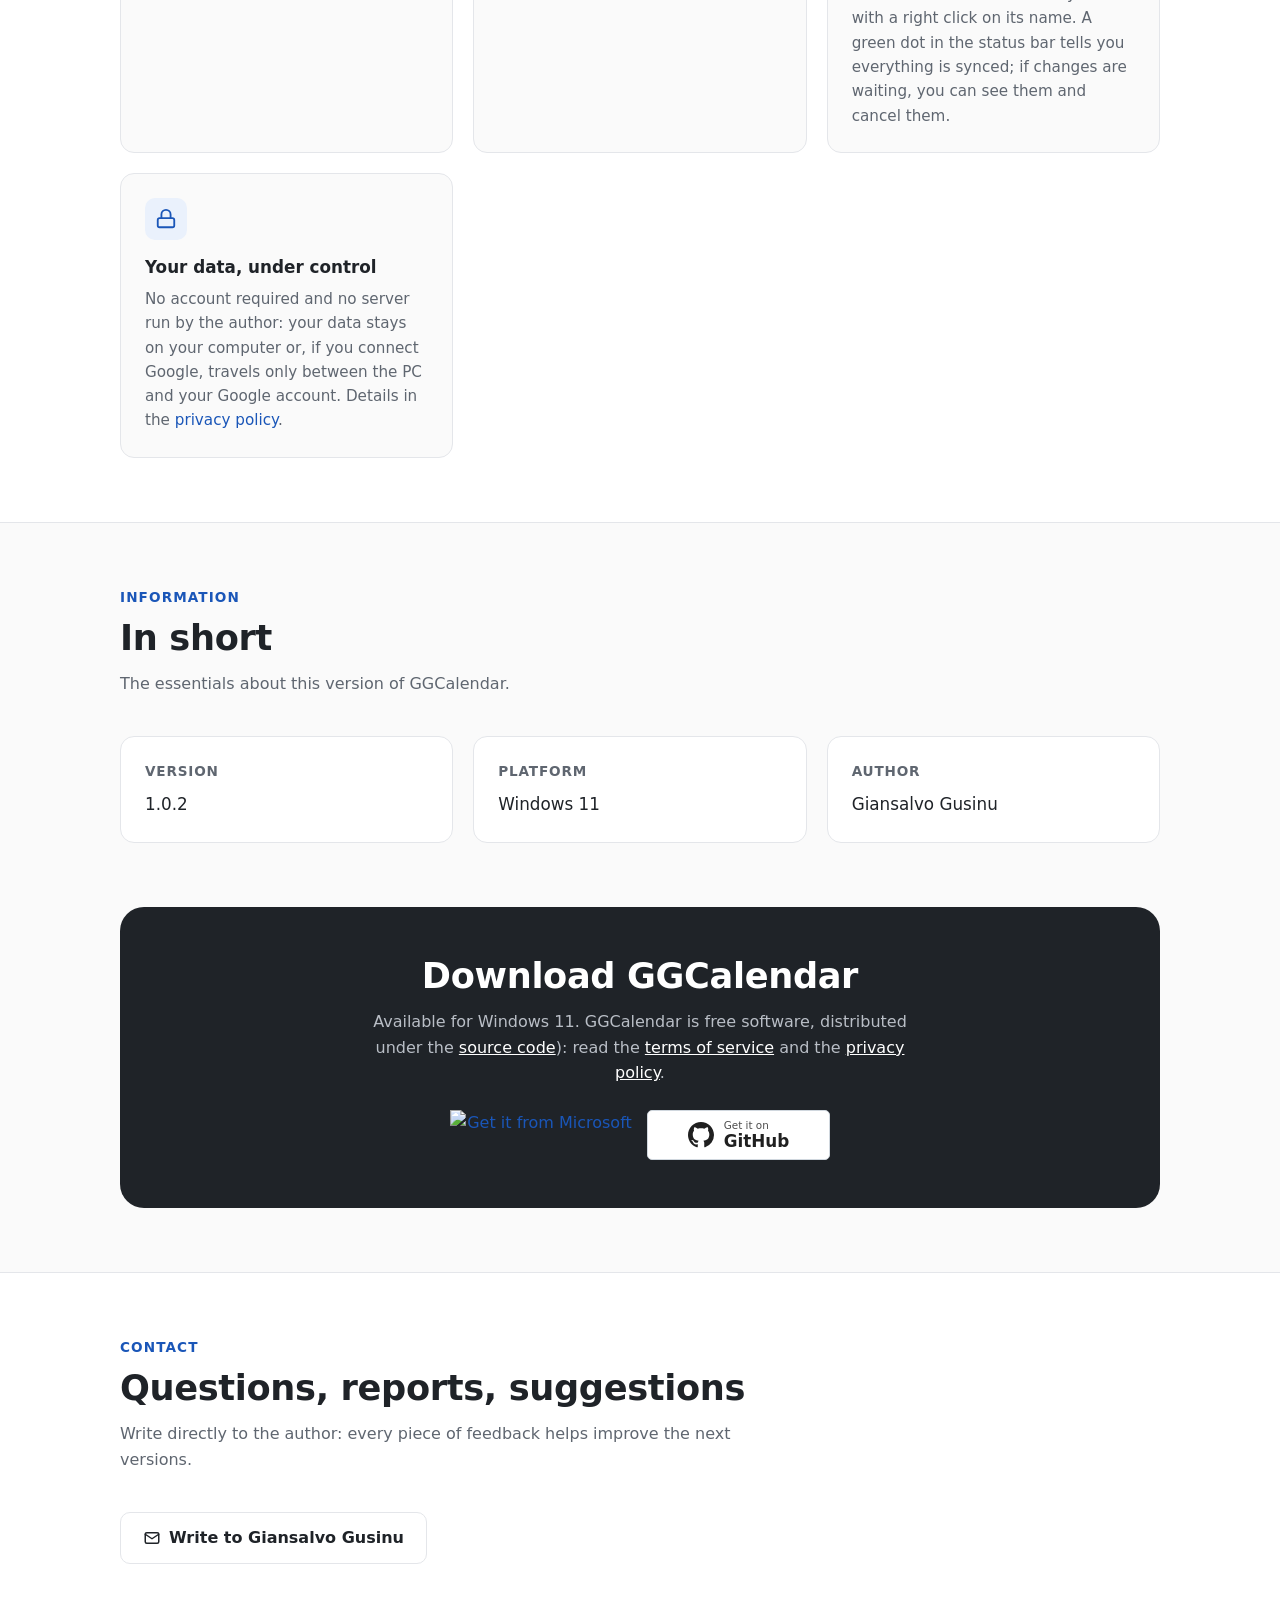
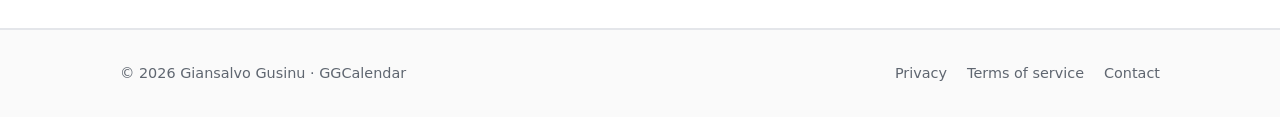
==== commit a07b3626: "Sito: licenza GPL v3 ospitata sul sito nelle cinque lingue, con link dal box di download" ====
--- a/website/index.html
+++ b/website/index.html
@@ -122,7 +122,7 @@
     <div class="wrap">
       <div class="band">
         <h2>Scarica GGCalendar</h2>
-        <p>Disponibile per Windows 11. GGCalendar è software libero, distribuito con licenza <a href="https://github.com/giansalvo/GGCalendar/blob/master/installer/GPL.it.txt" style="color:#fff;text-decoration:underline">GNU GPL v3</a> o successive (<a href="https://github.com/giansalvo/GGCalendar" style="color:#fff;text-decoration:underline">codice sorgente</a>): leggi i <a href="terms.html" style="color:#fff;text-decoration:underline">termini di servizio</a> e l'<a href="privacy.html" style="color:#fff;text-decoration:underline">informativa sulla privacy</a>.</p>
+        <p>Disponibile per Windows 11. GGCalendar è software libero, distribuito con licenza <a href="gpl/GPL.it.txt"  o successive (<a href="https://github.com/giansalvo/GGCalendar" style="color:#fff;text-decoration:underline">codice sorgente</a>): leggi i <a href="terms.html" style="color:#fff;text-decoration:underline">termini di servizio</a> e l'<a href="privacy.html" style="color:#fff;text-decoration:underline">informativa sulla privacy</a>.</p>
         <div class="stores">
           <a class="store-badge" href="https://apps.microsoft.com/detail/9P7DN2XBNFW6" rel="noopener"><img src="https://get.microsoft.com/images/it%20light.svg" alt="Scarica da Microsoft Store" width="161" height="44"></a>
           <a class="gh-badge" href="https://github.com/giansalvo/GGCalendar/releases/download/v1.0.2/GGCalendar-v1.0.2-Setup.exe" aria-label="Scarica da GitHub"><svg width="26" height="26" viewBox="0 0 16 16" fill="currentColor" aria-hidden="true"><path d="M8 0C3.58 0 0 3.58 0 8c0 3.54 2.29 6.53 5.47 7.59.4.07.55-.17.55-.38 0-.19-.01-.82-.01-1.49-2.01.37-2.53-.49-2.69-.94-.09-.23-.48-.94-.82-1.13-.28-.15-.68-.52-.01-.53.63-.01 1.08.58 1.23.82.72 1.21 1.87.87 2.33.66.07-.52.28-.87.51-1.07-1.78-.2-3.64-.89-3.64-3.95 0-.87.31-1.59.82-2.15-.08-.2-.36-1.02.08-2.12 0 0 .67-.21 2.2.82.64-.18 1.32-.27 2-.27.68 0 1.36.09 2 .27 1.53-1.04 2.2-.82 2.2-.82.44 1.1.16 1.92.08 2.12.51.56.82 1.27.82 2.15 0 3.07-1.87 3.75-3.65 3.95.29.25.54.73.54 1.48 0 1.07-.01 1.93-.01 2.2 0 .21.15.46.55.38A8.013 8.013 0 0016 8c0-4.42-3.58-8-8-8z"/></svg><span><small>Scarica da</small>GitHub</span></a>
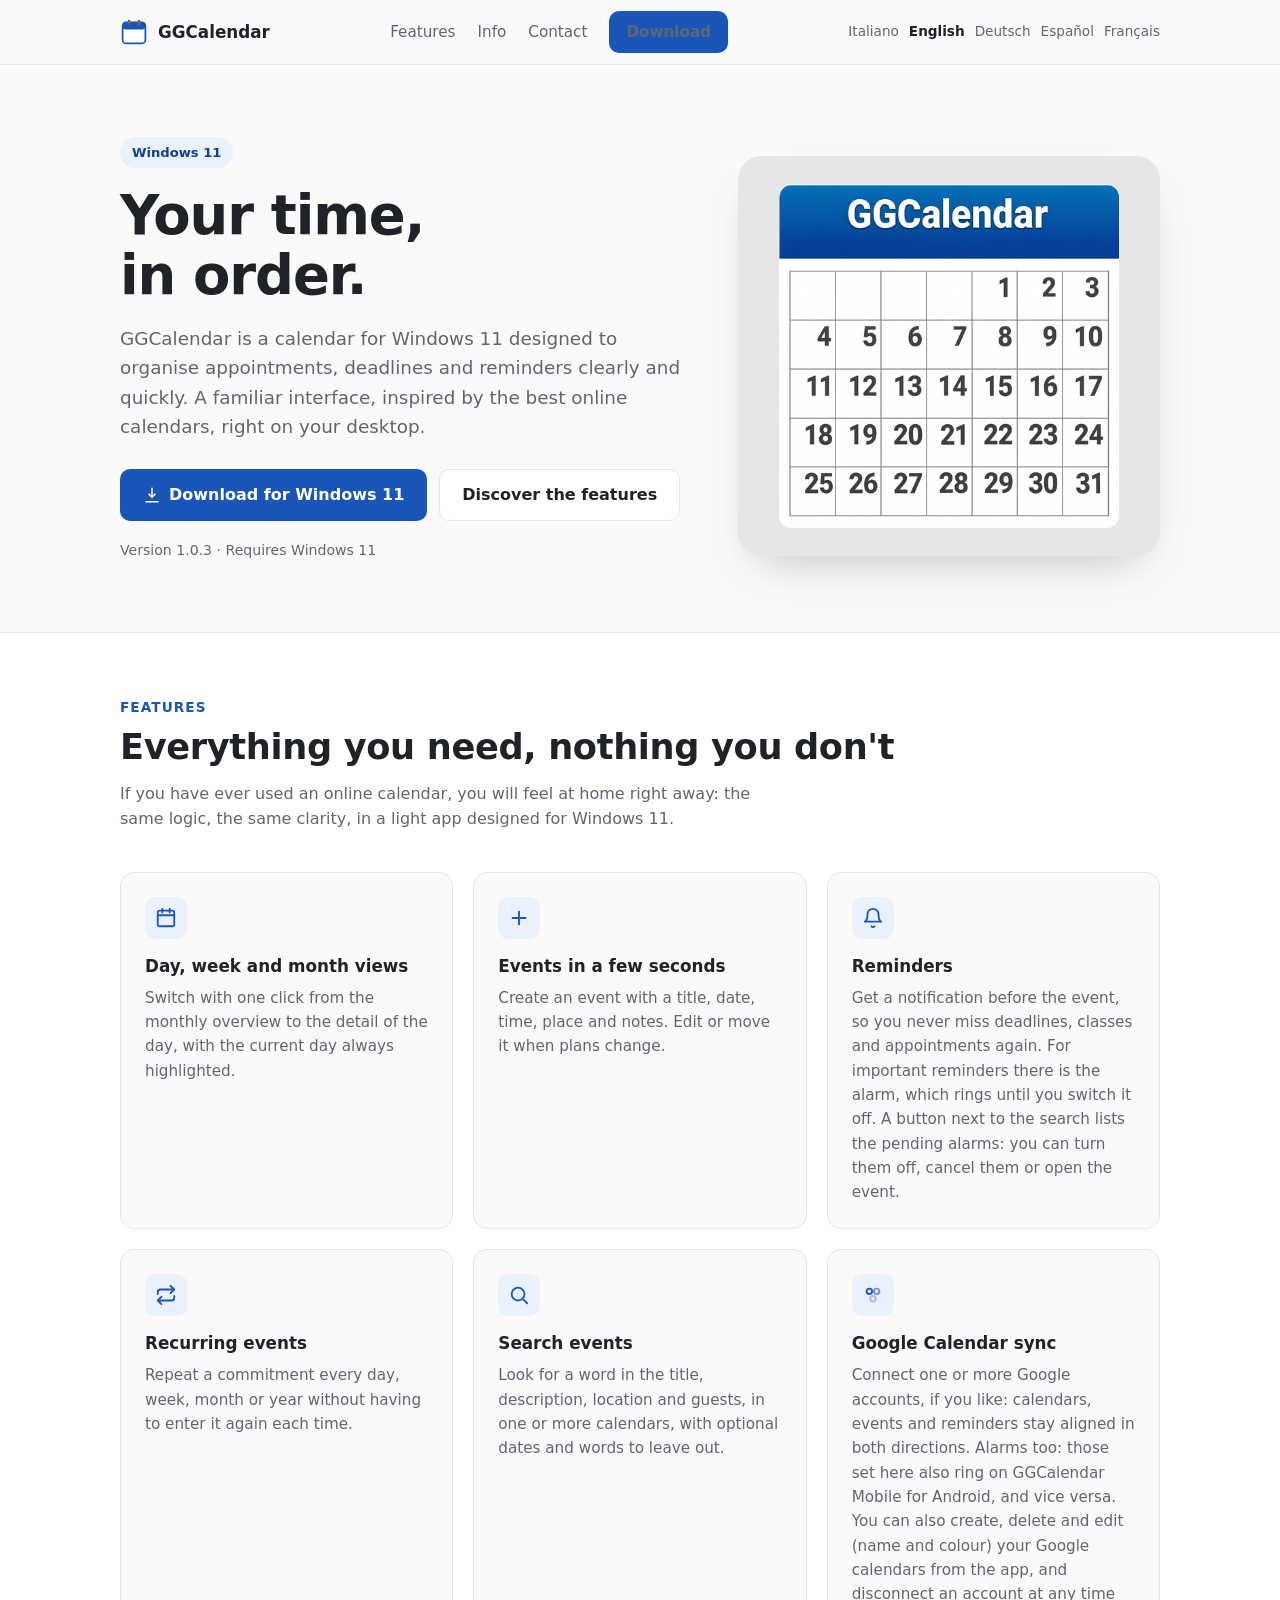
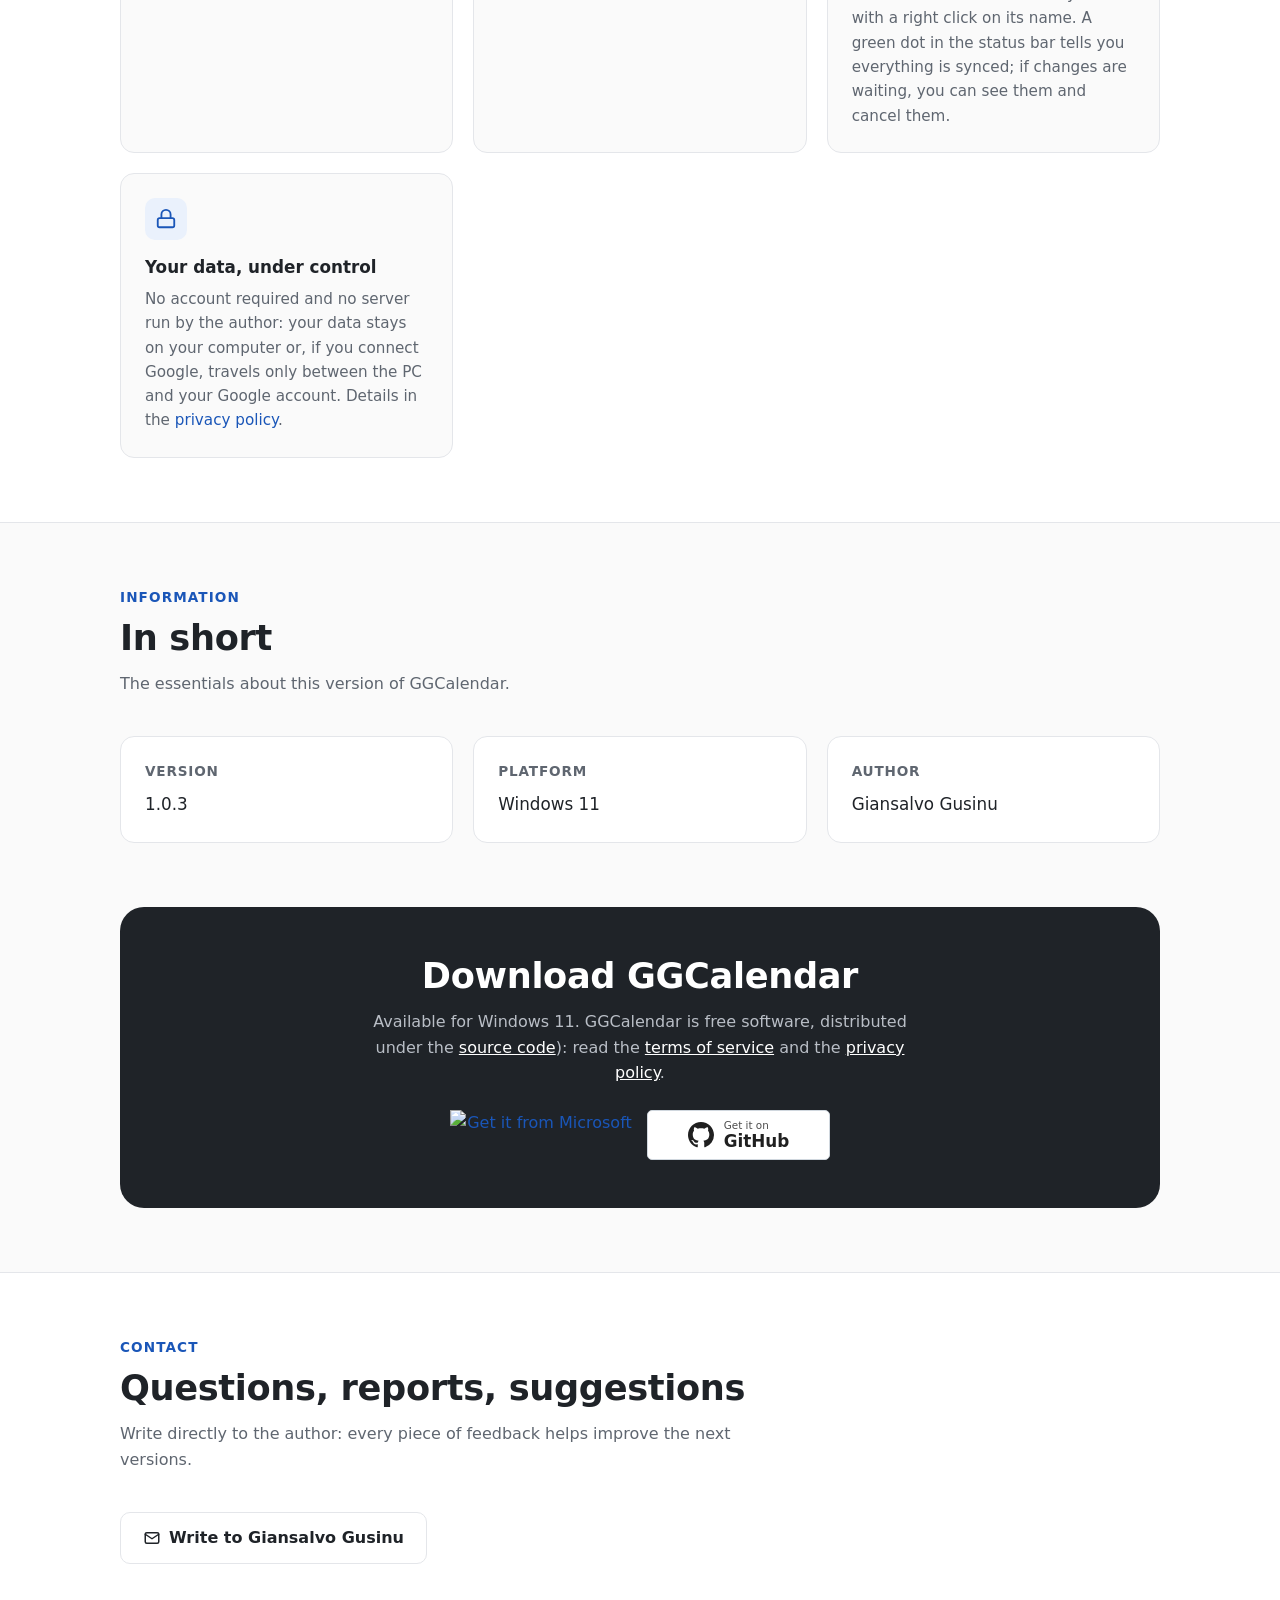
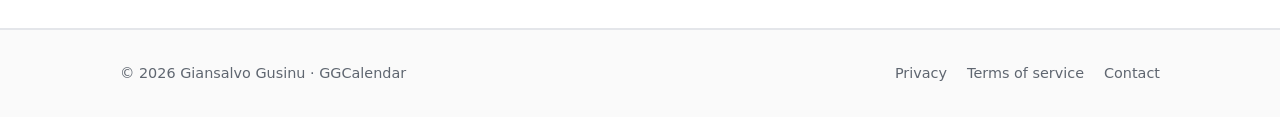
==== commit 2b43de1c: "Sito aggiornato alla versione 1.0.3" ====
--- a/website/index.html
+++ b/website/index.html
@@ -48,7 +48,7 @@
           </a>
           <a class="btn btn-ghost" href="#funzioni">Scopri le funzioni</a>
         </div>
-        <p class="meta">Versione 1.0.2 · Richiede Windows 11</p>
+        <p class="meta">Versione 1.0.3 · Richiede Windows 11</p>
       </div>
       <div class="hero-art">
         <img src="assets/logo.jpg" alt="Icona di GGCalendar: un calendario con intestazione blu" width="340" height="344">
@@ -110,7 +110,7 @@
       <h2>In breve</h2>
       <p class="sub">I dati essenziali di questa versione di GGCalendar.</p>
       <div class="info">
-        <div class="card"><h3>Versione</h3><p>1.0.2</p></div>
+        <div class="card"><h3>Versione</h3><p>1.0.3</p></div>
         <div class="card"><h3>Piattaforma</h3><p>Windows 11</p></div>
         <div class="card"><h3>Autore</h3><p>Giansalvo Gusinu</p></div>
       </div>
@@ -125,7 +125,7 @@
         <p>Disponibile per Windows 11. GGCalendar è software libero, distribuito con licenza <a href="gpl/GPL.it.txt"  o successive (<a href="https://github.com/giansalvo/GGCalendar" style="color:#fff;text-decoration:underline">codice sorgente</a>): leggi i <a href="terms.html" style="color:#fff;text-decoration:underline">termini di servizio</a> e l'<a href="privacy.html" style="color:#fff;text-decoration:underline">informativa sulla privacy</a>.</p>
         <div class="stores">
           <a class="store-badge" href="https://apps.microsoft.com/detail/9P7DN2XBNFW6" rel="noopener"><img src="https://get.microsoft.com/images/it%20light.svg" alt="Scarica da Microsoft Store" width="161" height="44"></a>
-          <a class="gh-badge" href="https://github.com/giansalvo/GGCalendar/releases/download/v1.0.2/GGCalendar-v1.0.2-Setup.exe" aria-label="Scarica da GitHub"><svg width="26" height="26" viewBox="0 0 16 16" fill="currentColor" aria-hidden="true"><path d="M8 0C3.58 0 0 3.58 0 8c0 3.54 2.29 6.53 5.47 7.59.4.07.55-.17.55-.38 0-.19-.01-.82-.01-1.49-2.01.37-2.53-.49-2.69-.94-.09-.23-.48-.94-.82-1.13-.28-.15-.68-.52-.01-.53.63-.01 1.08.58 1.23.82.72 1.21 1.87.87 2.33.66.07-.52.28-.87.51-1.07-1.78-.2-3.64-.89-3.64-3.95 0-.87.31-1.59.82-2.15-.08-.2-.36-1.02.08-2.12 0 0 .67-.21 2.2.82.64-.18 1.32-.27 2-.27.68 0 1.36.09 2 .27 1.53-1.04 2.2-.82 2.2-.82.44 1.1.16 1.92.08 2.12.51.56.82 1.27.82 2.15 0 3.07-1.87 3.75-3.65 3.95.29.25.54.73.54 1.48 0 1.07-.01 1.93-.01 2.2 0 .21.15.46.55.38A8.013 8.013 0 0016 8c0-4.42-3.58-8-8-8z"/></svg><span><small>Scarica da</small>GitHub</span></a>
+          <a class="gh-badge" href="https://github.com/giansalvo/GGCalendar/releases/download/v1.0.3/GGCalendar-v1.0.3-Setup.exe" aria-label="Scarica da GitHub"><svg width="26" height="26" viewBox="0 0 16 16" fill="currentColor" aria-hidden="true"><path d="M8 0C3.58 0 0 3.58 0 8c0 3.54 2.29 6.53 5.47 7.59.4.07.55-.17.55-.38 0-.19-.01-.82-.01-1.49-2.01.37-2.53-.49-2.69-.94-.09-.23-.48-.94-.82-1.13-.28-.15-.68-.52-.01-.53.63-.01 1.08.58 1.23.82.72 1.21 1.87.87 2.33.66.07-.52.28-.87.51-1.07-1.78-.2-3.64-.89-3.64-3.95 0-.87.31-1.59.82-2.15-.08-.2-.36-1.02.08-2.12 0 0 .67-.21 2.2.82.64-.18 1.32-.27 2-.27.68 0 1.36.09 2 .27 1.53-1.04 2.2-.82 2.2-.82.44 1.1.16 1.92.08 2.12.51.56.82 1.27.82 2.15 0 3.07-1.87 3.75-3.65 3.95.29.25.54.73.54 1.48 0 1.07-.01 1.93-.01 2.2 0 .21.15.46.55.38A8.013 8.013 0 0016 8c0-4.42-3.58-8-8-8z"/></svg><span><small>Scarica da</small>GitHub</span></a>
         </div>
       </div>
     </div>
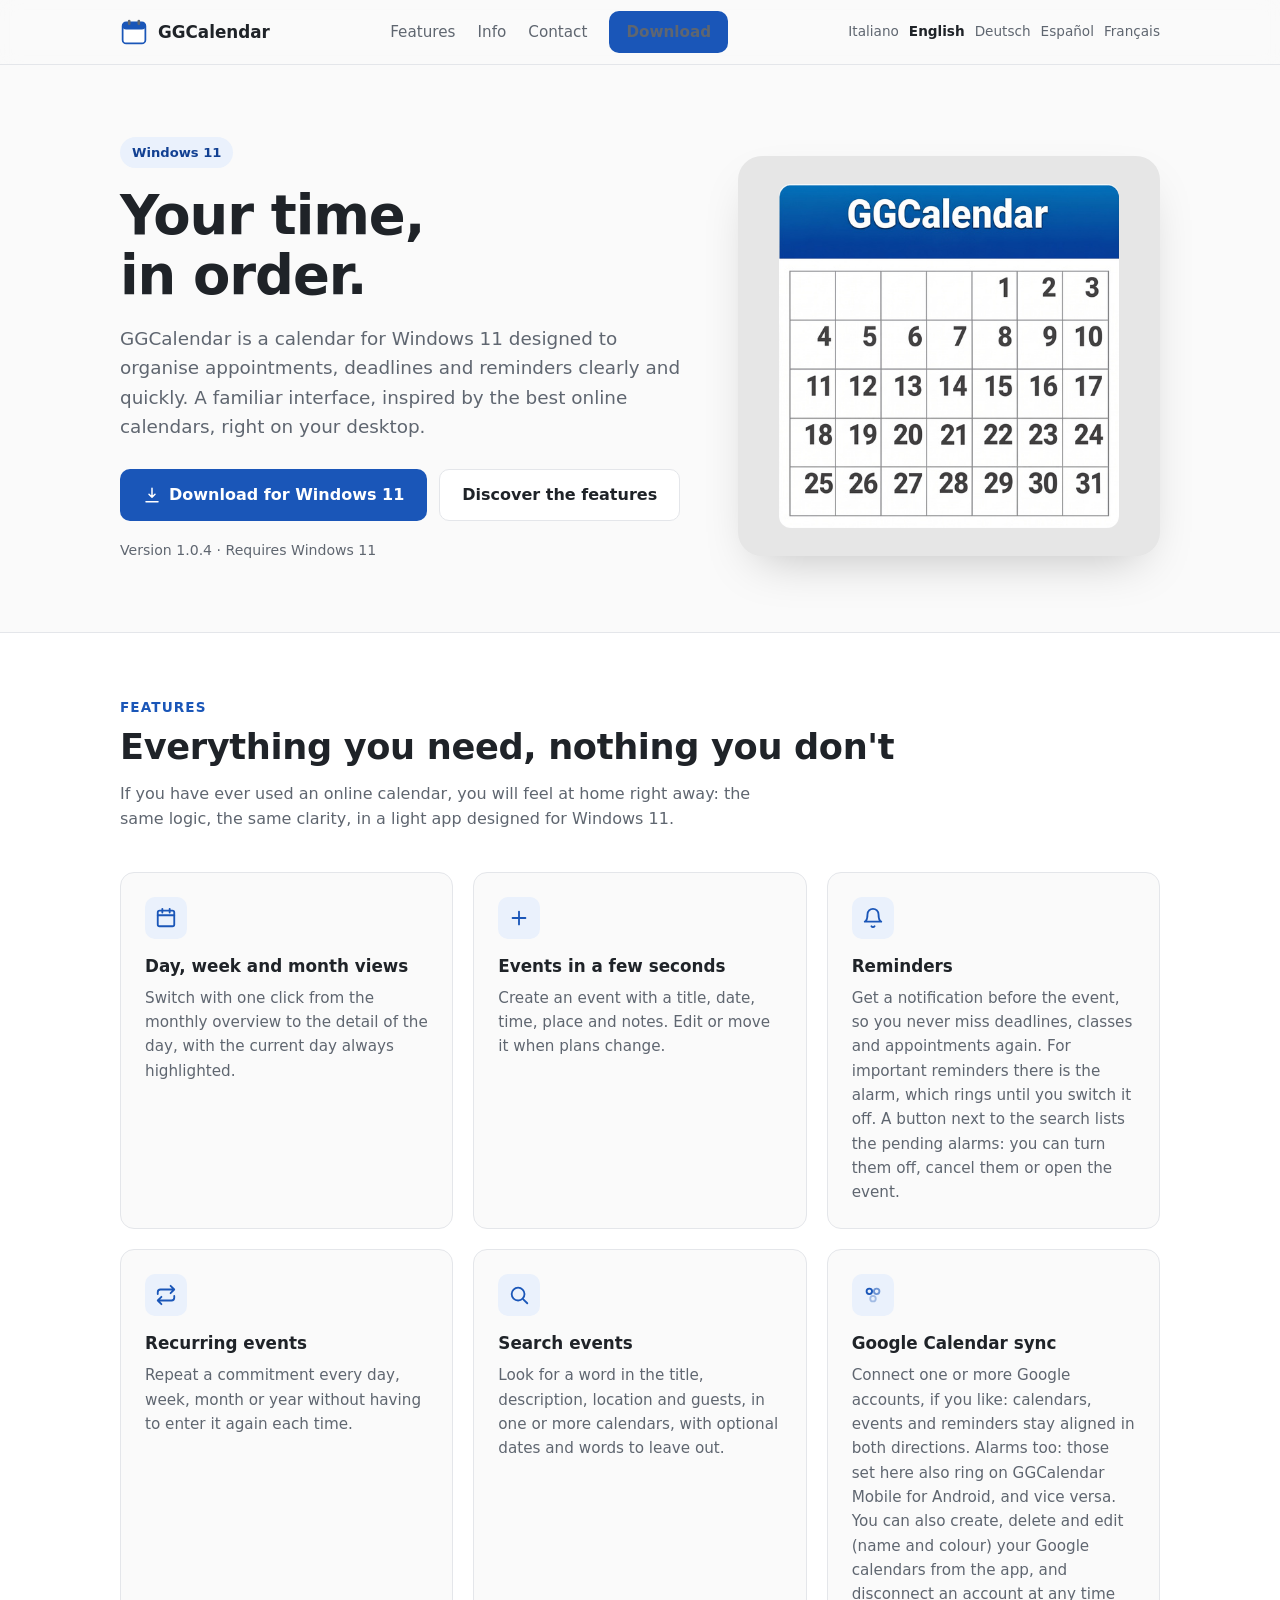
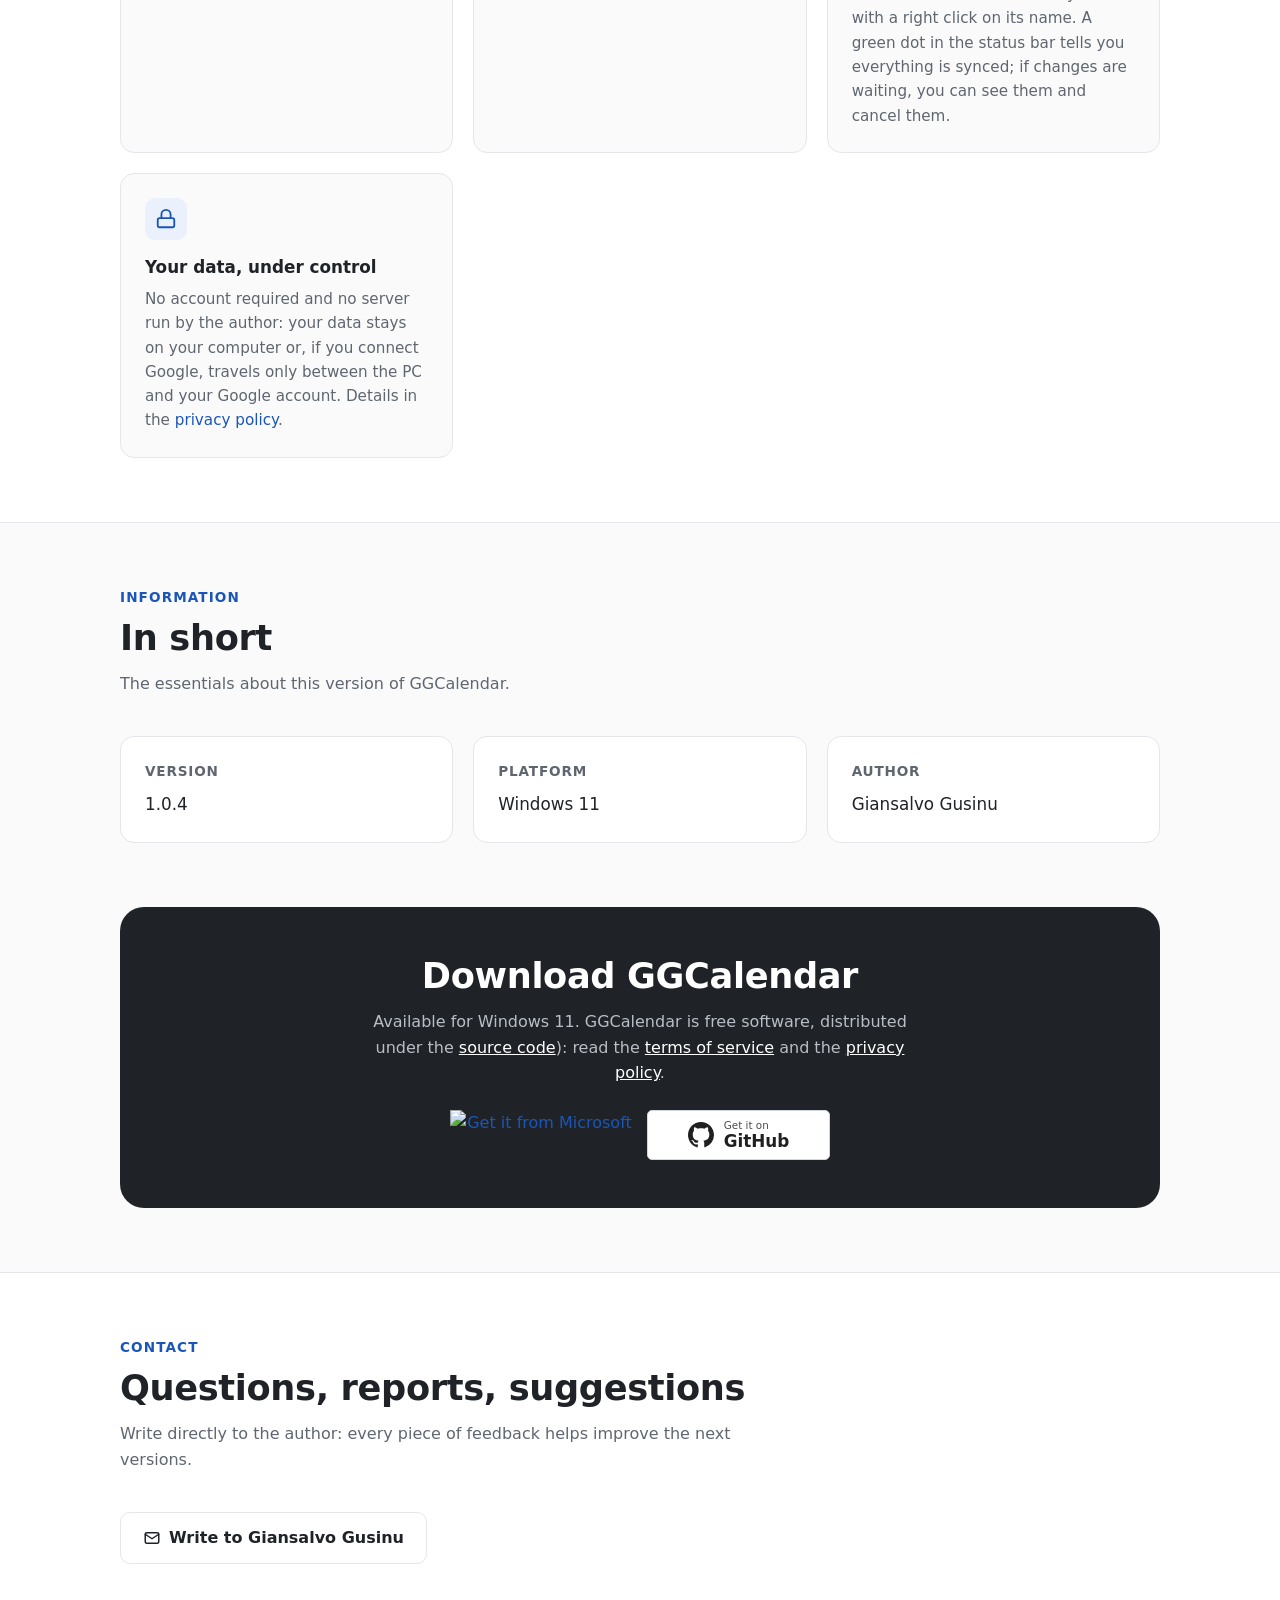
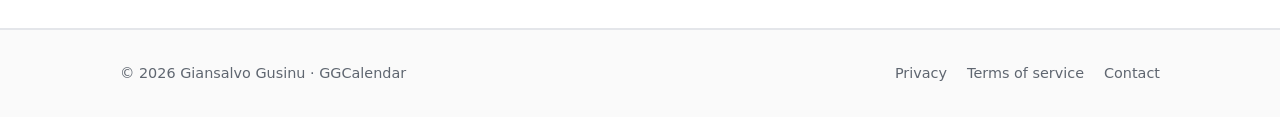
==== commit ccd8bcaf: "v1.0.4 Release 1.0.4: tray e istanza unica, novità dell'installer e dello store, sito e privacy aggi" ====
--- a/website/index.html
+++ b/website/index.html
@@ -48,7 +48,7 @@
           </a>
           <a class="btn btn-ghost" href="#funzioni">Scopri le funzioni</a>
         </div>
-        <p class="meta">Versione 1.0.3 · Richiede Windows 11</p>
+        <p class="meta">Versione 1.0.4 · Richiede Windows 11</p>
       </div>
       <div class="hero-art">
         <img src="assets/logo.jpg" alt="Icona di GGCalendar: un calendario con intestazione blu" width="340" height="344">
@@ -110,7 +110,7 @@
       <h2>In breve</h2>
       <p class="sub">I dati essenziali di questa versione di GGCalendar.</p>
       <div class="info">
-        <div class="card"><h3>Versione</h3><p>1.0.3</p></div>
+        <div class="card"><h3>Versione</h3><p>1.0.4</p></div>
         <div class="card"><h3>Piattaforma</h3><p>Windows 11</p></div>
         <div class="card"><h3>Autore</h3><p>Giansalvo Gusinu</p></div>
       </div>
@@ -125,7 +125,7 @@
         <p>Disponibile per Windows 11. GGCalendar è software libero, distribuito con licenza <a href="gpl/GPL.it.txt"  o successive (<a href="https://github.com/giansalvo/GGCalendar" style="color:#fff;text-decoration:underline">codice sorgente</a>): leggi i <a href="terms.html" style="color:#fff;text-decoration:underline">termini di servizio</a> e l'<a href="privacy.html" style="color:#fff;text-decoration:underline">informativa sulla privacy</a>.</p>
         <div class="stores">
           <a class="store-badge" href="https://apps.microsoft.com/detail/9P7DN2XBNFW6" rel="noopener"><img src="https://get.microsoft.com/images/it%20light.svg" alt="Scarica da Microsoft Store" width="161" height="44"></a>
-          <a class="gh-badge" href="https://github.com/giansalvo/GGCalendar/releases/download/v1.0.3/GGCalendar-v1.0.3-Setup.exe" aria-label="Scarica da GitHub"><svg width="26" height="26" viewBox="0 0 16 16" fill="currentColor" aria-hidden="true"><path d="M8 0C3.58 0 0 3.58 0 8c0 3.54 2.29 6.53 5.47 7.59.4.07.55-.17.55-.38 0-.19-.01-.82-.01-1.49-2.01.37-2.53-.49-2.69-.94-.09-.23-.48-.94-.82-1.13-.28-.15-.68-.52-.01-.53.63-.01 1.08.58 1.23.82.72 1.21 1.87.87 2.33.66.07-.52.28-.87.51-1.07-1.78-.2-3.64-.89-3.64-3.95 0-.87.31-1.59.82-2.15-.08-.2-.36-1.02.08-2.12 0 0 .67-.21 2.2.82.64-.18 1.32-.27 2-.27.68 0 1.36.09 2 .27 1.53-1.04 2.2-.82 2.2-.82.44 1.1.16 1.92.08 2.12.51.56.82 1.27.82 2.15 0 3.07-1.87 3.75-3.65 3.95.29.25.54.73.54 1.48 0 1.07-.01 1.93-.01 2.2 0 .21.15.46.55.38A8.013 8.013 0 0016 8c0-4.42-3.58-8-8-8z"/></svg><span><small>Scarica da</small>GitHub</span></a>
+          <a class="gh-badge" href="https://github.com/giansalvo/GGCalendar/releases/download/v1.0.4/GGCalendar-v1.0.4-Setup.exe" aria-label="Scarica da GitHub"><svg width="26" height="26" viewBox="0 0 16 16" fill="currentColor" aria-hidden="true"><path d="M8 0C3.58 0 0 3.58 0 8c0 3.54 2.29 6.53 5.47 7.59.4.07.55-.17.55-.38 0-.19-.01-.82-.01-1.49-2.01.37-2.53-.49-2.69-.94-.09-.23-.48-.94-.82-1.13-.28-.15-.68-.52-.01-.53.63-.01 1.08.58 1.23.82.72 1.21 1.87.87 2.33.66.07-.52.28-.87.51-1.07-1.78-.2-3.64-.89-3.64-3.95 0-.87.31-1.59.82-2.15-.08-.2-.36-1.02.08-2.12 0 0 .67-.21 2.2.82.64-.18 1.32-.27 2-.27.68 0 1.36.09 2 .27 1.53-1.04 2.2-.82 2.2-.82.44 1.1.16 1.92.08 2.12.51.56.82 1.27.82 2.15 0 3.07-1.87 3.75-3.65 3.95.29.25.54.73.54 1.48 0 1.07-.01 1.93-.01 2.2 0 .21.15.46.55.38A8.013 8.013 0 0016 8c0-4.42-3.58-8-8-8z"/></svg><span><small>Scarica da</small>GitHub</span></a>
         </div>
       </div>
     </div>
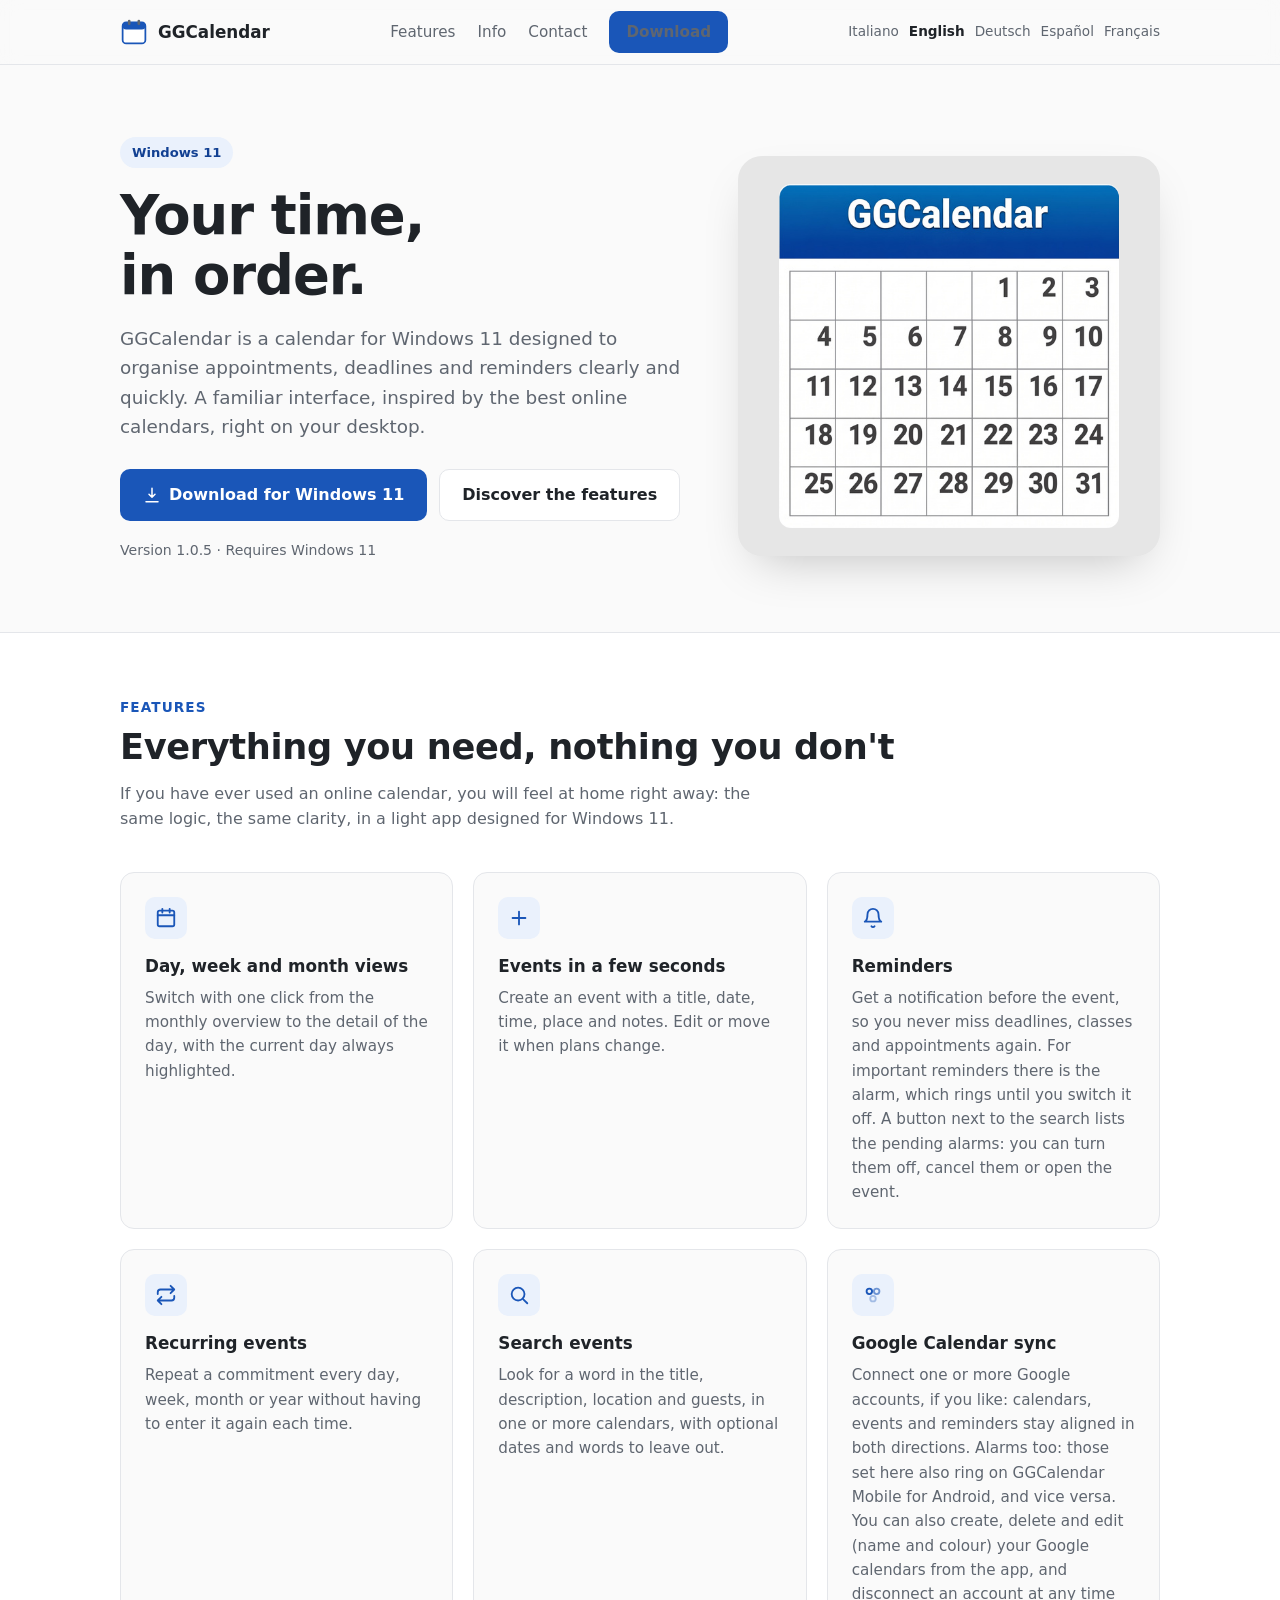
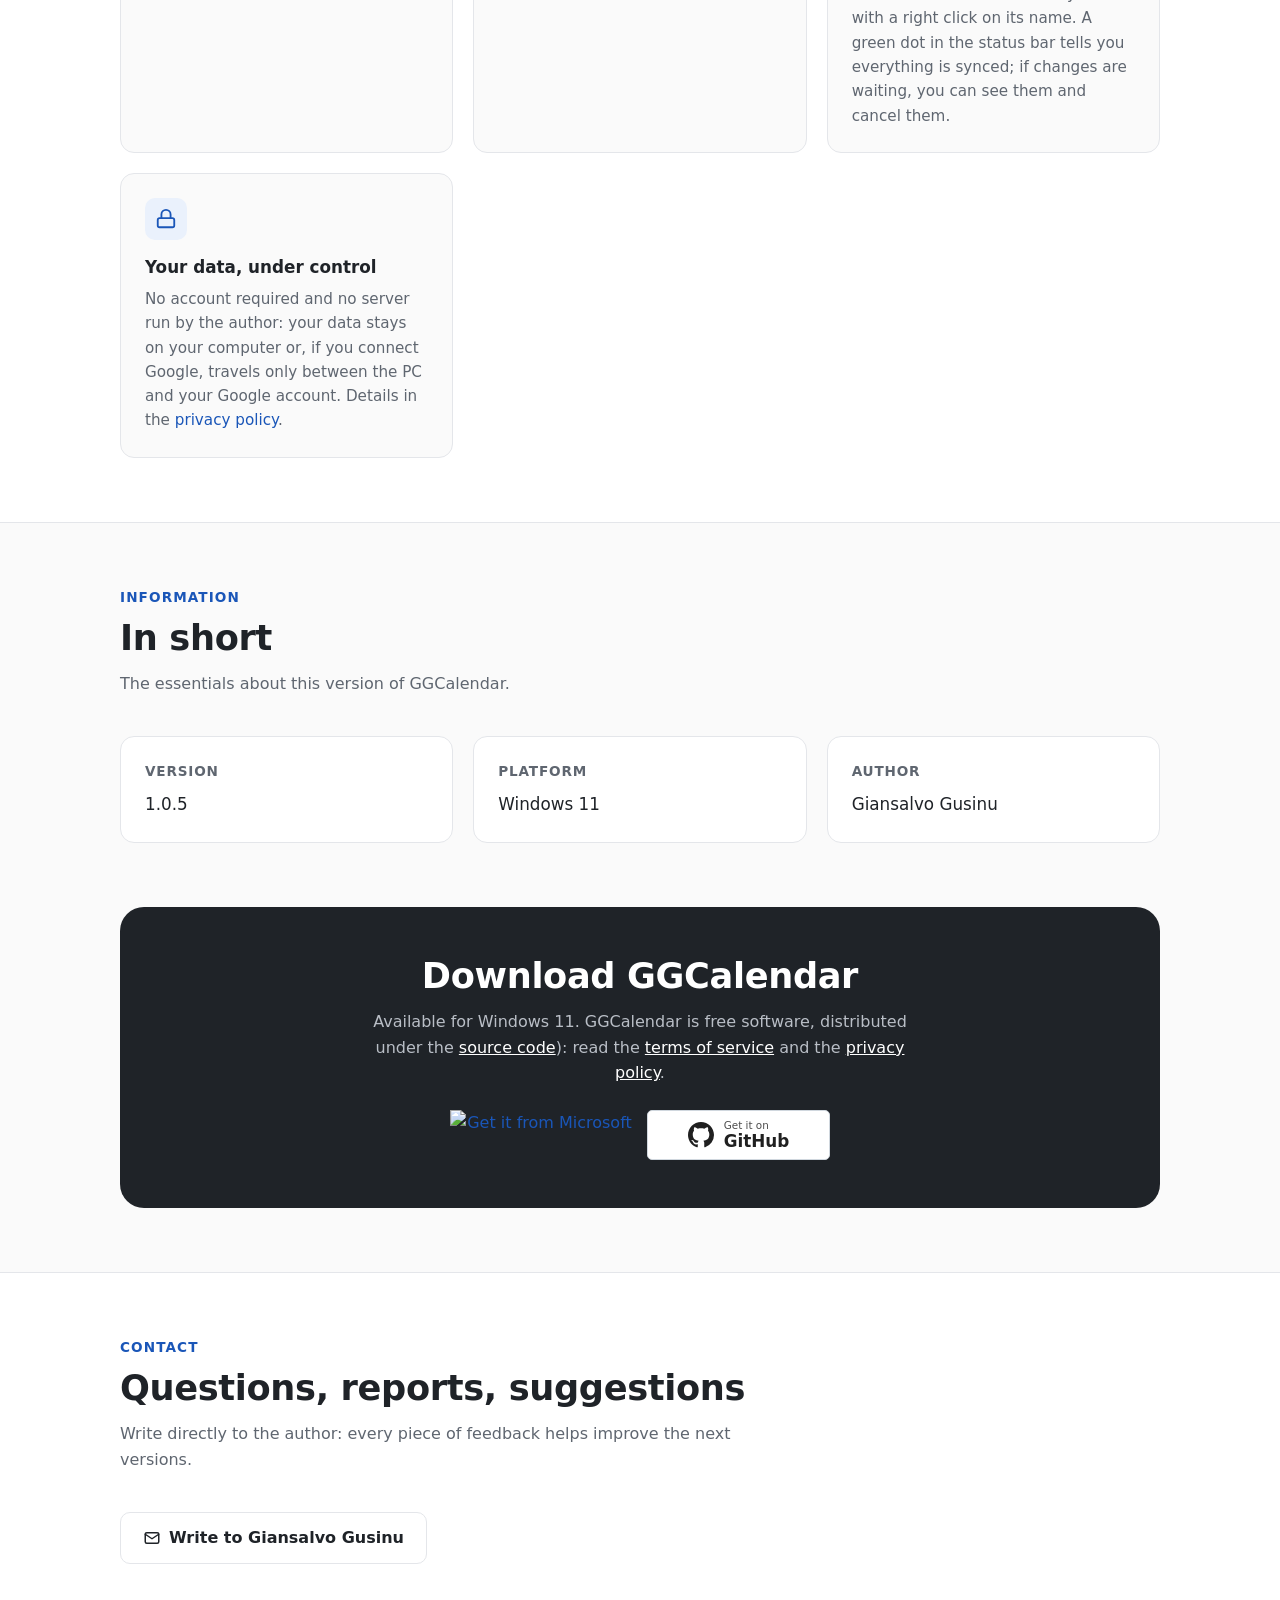
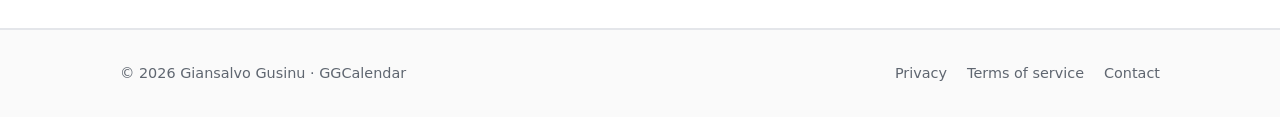
==== commit 43842faf: "Sito: versione 1.0.5 e link alle release di GitHub" ====
--- a/website/index.html
+++ b/website/index.html
@@ -48,7 +48,7 @@
           </a>
           <a class="btn btn-ghost" href="#funzioni">Scopri le funzioni</a>
         </div>
-        <p class="meta">Versione 1.0.4 · Richiede Windows 11</p>
+        <p class="meta">Versione 1.0.5 · Richiede Windows 11</p>
       </div>
       <div class="hero-art">
         <img src="assets/logo.jpg" alt="Icona di GGCalendar: un calendario con intestazione blu" width="340" height="344">
@@ -110,7 +110,7 @@
       <h2>In breve</h2>
       <p class="sub">I dati essenziali di questa versione di GGCalendar.</p>
       <div class="info">
-        <div class="card"><h3>Versione</h3><p>1.0.4</p></div>
+        <div class="card"><h3>Versione</h3><p>1.0.5</p></div>
         <div class="card"><h3>Piattaforma</h3><p>Windows 11</p></div>
         <div class="card"><h3>Autore</h3><p>Giansalvo Gusinu</p></div>
       </div>
@@ -125,7 +125,7 @@
         <p>Disponibile per Windows 11. GGCalendar è software libero, distribuito con licenza <a href="gpl/GPL.it.txt"  o successive (<a href="https://github.com/giansalvo/GGCalendar" style="color:#fff;text-decoration:underline">codice sorgente</a>): leggi i <a href="terms.html" style="color:#fff;text-decoration:underline">termini di servizio</a> e l'<a href="privacy.html" style="color:#fff;text-decoration:underline">informativa sulla privacy</a>.</p>
         <div class="stores">
           <a class="store-badge" href="https://apps.microsoft.com/detail/9P7DN2XBNFW6" rel="noopener"><img src="https://get.microsoft.com/images/it%20light.svg" alt="Scarica da Microsoft Store" width="161" height="44"></a>
-          <a class="gh-badge" href="https://github.com/giansalvo/GGCalendar/releases/download/v1.0.4/GGCalendar-v1.0.4-Setup.exe" aria-label="Scarica da GitHub"><svg width="26" height="26" viewBox="0 0 16 16" fill="currentColor" aria-hidden="true"><path d="M8 0C3.58 0 0 3.58 0 8c0 3.54 2.29 6.53 5.47 7.59.4.07.55-.17.55-.38 0-.19-.01-.82-.01-1.49-2.01.37-2.53-.49-2.69-.94-.09-.23-.48-.94-.82-1.13-.28-.15-.68-.52-.01-.53.63-.01 1.08.58 1.23.82.72 1.21 1.87.87 2.33.66.07-.52.28-.87.51-1.07-1.78-.2-3.64-.89-3.64-3.95 0-.87.31-1.59.82-2.15-.08-.2-.36-1.02.08-2.12 0 0 .67-.21 2.2.82.64-.18 1.32-.27 2-.27.68 0 1.36.09 2 .27 1.53-1.04 2.2-.82 2.2-.82.44 1.1.16 1.92.08 2.12.51.56.82 1.27.82 2.15 0 3.07-1.87 3.75-3.65 3.95.29.25.54.73.54 1.48 0 1.07-.01 1.93-.01 2.2 0 .21.15.46.55.38A8.013 8.013 0 0016 8c0-4.42-3.58-8-8-8z"/></svg><span><small>Scarica da</small>GitHub</span></a>
+          <a class="gh-badge" href="https://github.com/giansalvo/GGCalendar/releases" aria-label="Scarica da GitHub"><svg width="26" height="26" viewBox="0 0 16 16" fill="currentColor" aria-hidden="true"><path d="M8 0C3.58 0 0 3.58 0 8c0 3.54 2.29 6.53 5.47 7.59.4.07.55-.17.55-.38 0-.19-.01-.82-.01-1.49-2.01.37-2.53-.49-2.69-.94-.09-.23-.48-.94-.82-1.13-.28-.15-.68-.52-.01-.53.63-.01 1.08.58 1.23.82.72 1.21 1.87.87 2.33.66.07-.52.28-.87.51-1.07-1.78-.2-3.64-.89-3.64-3.95 0-.87.31-1.59.82-2.15-.08-.2-.36-1.02.08-2.12 0 0 .67-.21 2.2.82.64-.18 1.32-.27 2-.27.68 0 1.36.09 2 .27 1.53-1.04 2.2-.82 2.2-.82.44 1.1.16 1.92.08 2.12.51.56.82 1.27.82 2.15 0 3.07-1.87 3.75-3.65 3.95.29.25.54.73.54 1.48 0 1.07-.01 1.93-.01 2.2 0 .21.15.46.55.38A8.013 8.013 0 0016 8c0-4.42-3.58-8-8-8z"/></svg><span><small>Scarica da</small>GitHub</span></a>
         </div>
       </div>
     </div>
